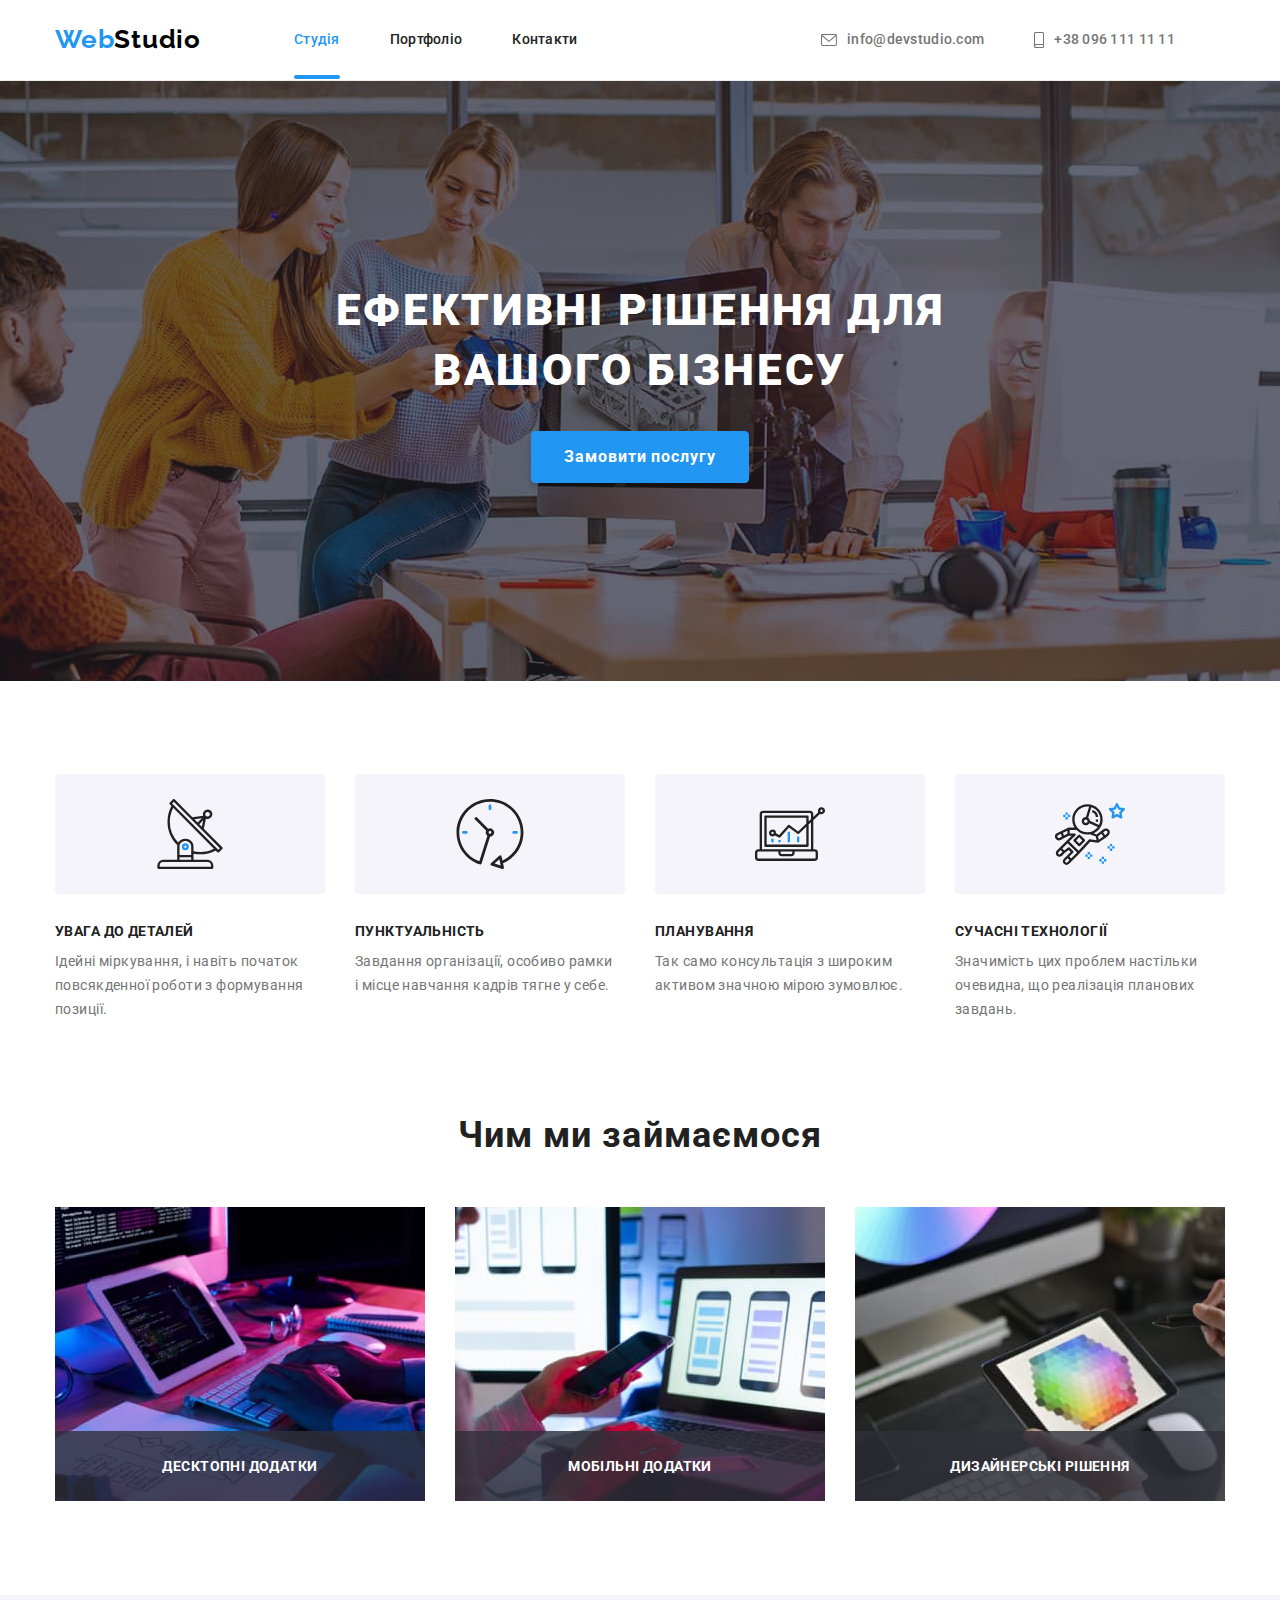
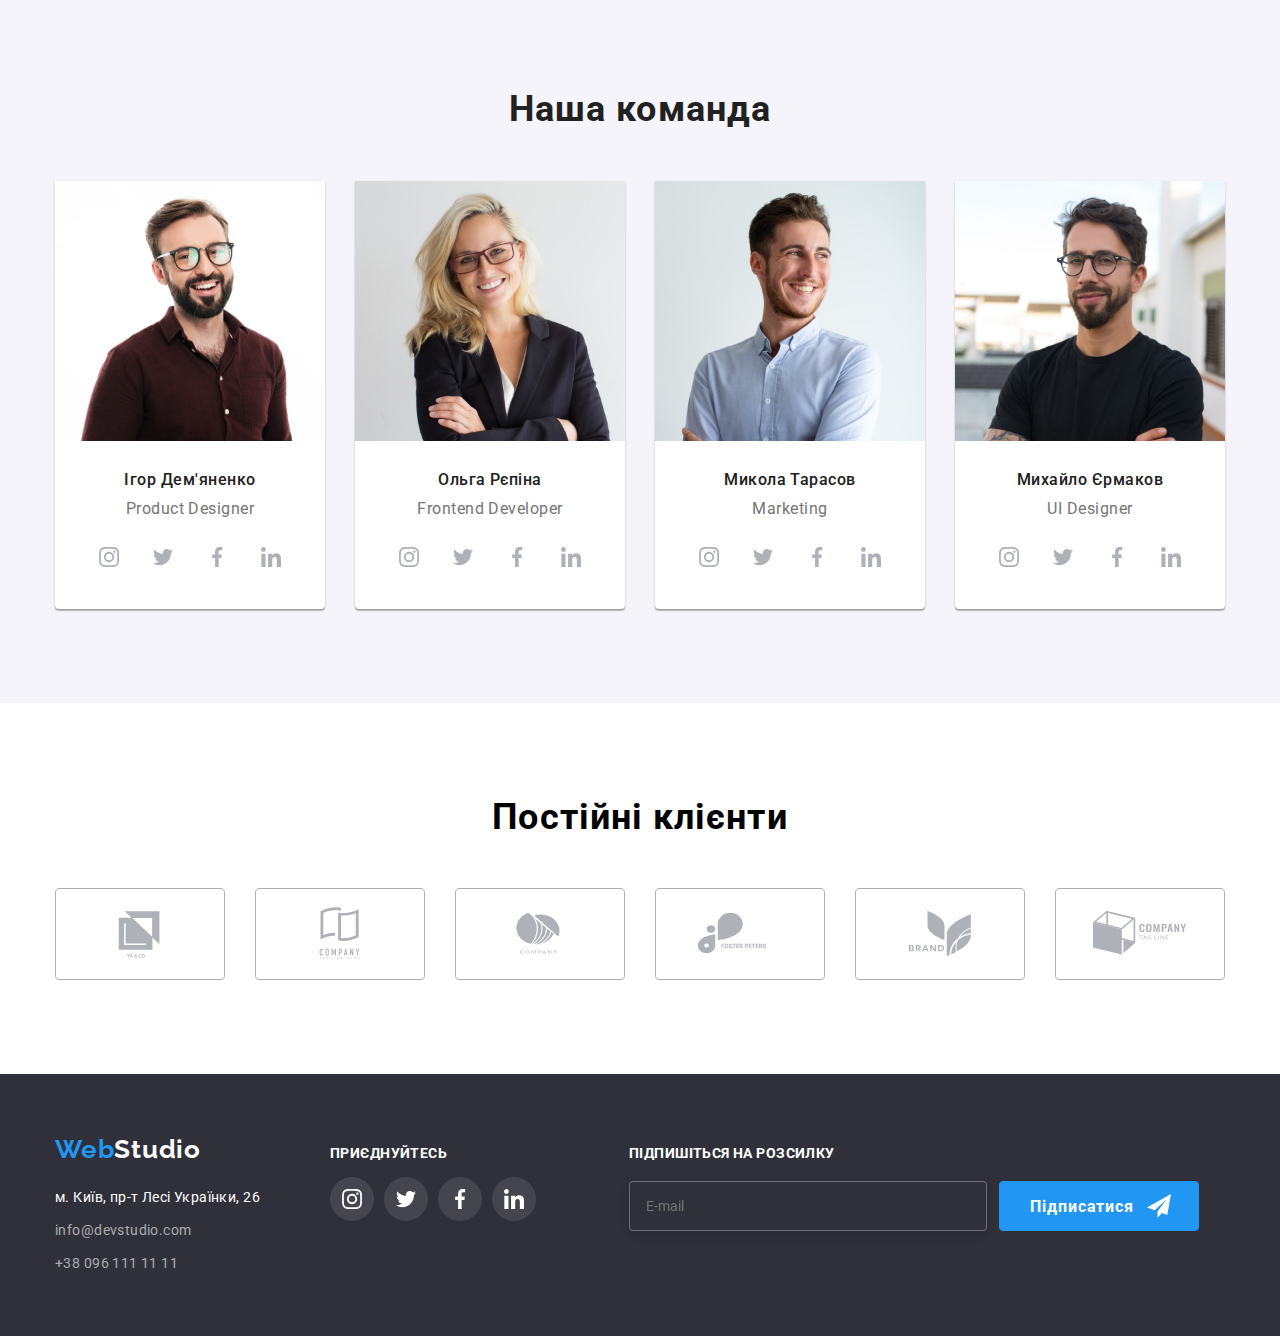
==== index.html @ c927fd45 "1" ====
<!DOCTYPE html>
<html lang="en">
  <head>
    <meta charset="UTF-8" />
    <meta http-equiv="X-UA-Compatible" content="IE=edge" />
    <meta name="viewport" content="width=device-width, initial-scale=1.0" />
    <title>WebStudio</title>
    <link rel="preconnect" href="https://fonts.googleapis.com" />
    <link rel="preconnect" href="https://fonts.gstatic.com" crossorigin />
    <link
      href="https://fonts.googleapis.com/css2?family=Raleway:wght@700&family=Roboto:wght@400;500;700;900&display=swap"
      rel="stylesheet"
    />
    <link
      rel="stylesheet"
      href="https://cdn.jsdelivr.net/npm/modern-normalize@1.1.0/modern-normalize.min.css"
    />
    <link rel="stylesheet" href="./CSS/reset.css" />
    <link rel="stylesheet" href="./css/styles.css" />
  </head>

  <body>
    <header class="header">
      <div class="container main-nav">
        <nav class="header-position">
          <a href="./index.html" class="logo">
            <span class="part-logo">Web</span>Studio</a
          >
          <ul class="nav-list">
            <li>
              <a href="./index.html" class="nav-link link curent">Студія</a>
            </li>
            <li>
              <a href="./portfolio.html" class="nav-link">Портфоліо</a>
            </li>
            <li>
              <a href="/" class="nav-link">Контакти</a>
            </li>
          </ul>
        </nav>
        <ul class="contacts">
          <li>
            <a href="mailto:info@devstudio.com" class="contacts-link">
              <svg class="contacts-icon" width="16" height="12">
                <use href="./images/icons.svg#envelope"></use>
              </svg>
              info@devstudio.com</a
            >
          </li>
          <li>
            <a href="callto:+380961111111" class="contacts-link">
              <svg class="contacts-icon" width="10" height="16">
                <use href="./images/icons.svg#smartphone"></use>
              </svg>
              +38 096 111 11 11</a
            >
          </li>
        </ul>
      </div>
    </header>
    <main>
      <section class="hero">
        <div class="container">
          <h1 class="hero-text">Ефективні рішення для<br />вашого бізнесу</h1>
          <button type="button" class="hero-btn" data-modal-open>
            Замовити послугу
          </button>
        </div>
      </section>

      <section class="benefit">
        <div class="container">
          <h2 class="visually-hidden">Наші переваги</h2>
          <ul class="benefits-list">
            <li class="card">
              <div class="benefit-icons">
                <svg class="card-icon" width="70" height="70">
                  <use href="./images/icons.svg#antenna"></use>
                </svg>
              </div>
              <h3 class="benefit-text">УВАГА ДО ДЕТАЛЕЙ</h3>
              <p class="ben-pref">
                Ідейні міркування, і навіть початок повсякденної роботи з
                формування позиції.
              </p>
            </li>
            <li class="card">
              <div class="benefit-icons">
                <svg class="card-icon" width="70" height="70">
                  <use href="./images/icons.svg#clock"></use>
                </svg>
              </div>
              <h3 class="benefit-text">ПУНКТУАЛЬНІСТЬ</h3>
              <p class="ben-pref">
                Завдання організації, особиво рамки і&nbsp;місце навчання кадрів
                тягне у себе.
              </p>
            </li>
            <li class="card icon-laptop">
              <div class="benefit-icons">
                <svg class="card-icon" width="70" height="70">
                  <use href="./images/icons.svg#diagram"></use>
                </svg>
              </div>
              <h3 class="benefit-text">ПЛАНУВАННЯ</h3>
              <p class="ben-pref">
                Так само консультація з широким активом значною мірою зумовлює.
              </p>
            </li>
            <li class="card">
              <div class="benefit-icons">
                <svg class="card-icon" width="70" height="70">
                  <use href="./images/icons.svg#astronaut"></use>
                </svg>
              </div>
              <h3 class="benefit-text">СУЧАСНІ ТЕХНОЛОГІЇ</h3>
              <p class="ben-pref">
                Значимість цих проблем настільки очевидна, що реалізація
                планових завдань.
              </p>
            </li>
          </ul>
        </div>
      </section>
      <section class="makeing">
        <div class="container">
          <h2 class="makeing-item">Чим ми займаємося</h2>
          <ul class="makeing-list">
            <li>
              <div class="makeing-div">
                <img
                  src="./images/box1.jpg"
                  alt="Руки на клавіатурі"
                  class="we-doing"
                  width="370"
                  height="294"
                />
                <p class="makeing-do">Десктопні додатки</p>
              </div>
            </li>
            <li>
              <div class="makeing-div">
                <img
                  src="./images/box2.jpg"
                  alt="Телефон в руках"
                  class="we-doing"
                  width="370"
                  height="294"
                />
                <p class="makeing-do">Мобільні додатки</p>
              </div>
            </li>
            <li>
              <div class="makeing-div">
                <img
                  src="./images/box3.jpg"
                  alt="Палітра"
                  class="we-doing"
                  width="370"
                  height="294"
                />
                <p class="makeing-do">Дизайнерські рішення</p>
              </div>
            </li>
          </ul>
        </div>
      </section>

      <section class="team">
        <div class="container">
          <h2 class="team-item">Наша команда</h2>
          <ul class="team-list">
            <li class="team-members">
              <img
                src="./images/card1.jpg"
                alt="Ігор Дем'яненко продукт-дизайнер"
                class="team-img"
                width="270"
              />
              <div class="name">
                <h3 class="team-name">Ігор Дем'яненко</h3>
                <p class="team-prof">Product Designer</p>
                <ul class="socials">
                  <li class="social-item">
                    <a
                      class="social-link link"
                      href="https://www.instagram.com/"
                      target="_blank"
                      rel="nofollow noreferrer noopener"
                      aria-label="Instagram"
                    >
                      <svg class="socials-icon" width="20" height="20">
                        <use href="./images/icons.svg#instagram"></use>
                      </svg>
                    </a>
                  </li>

                  <li class="social-item">
                    <a
                      class="social-link link"
                      href="https://www.twitter.com/"
                      target="_blank"
                      rel="nofollow noreferrer noopener"
                      aria-label="Twitter"
                    >
                      <svg class="socials-icon" width="20" height="20">
                        <use href="./images/icons.svg#twitter"></use>
                      </svg>
                    </a>
                  </li>

                  <li class="social-item">
                    <a
                      class="social-link link"
                      href="https://www.facebook.com/"
                      target="_blank"
                      rel="nofollow noreferrer noopener"
                      aria-label="facebook"
                    >
                      <svg class="socials-icon" width="20" height="20">
                        <use href="./images/icons.svg#facebook"></use>
                      </svg>
                    </a>
                  </li>

                  <li class="social-item">
                    <a
                      class="social-link link"
                      href="https://www.linkedin.com/"
                      target="_blank"
                      rel="nofollow noreferrer noopener"
                      aria-label="linkedin"
                    >
                      <svg class="socials-icon" width="20" height="20">
                        <use href="./images/icons.svg#linkedin"></use>
                      </svg>
                    </a>
                  </li>
                </ul>
              </div>
            </li>
            <li class="team-members">
              <img
                src="./images/card2.jpg"
                alt="Ольга Рєпіна-фронтенд"
                class="team-img"
                width="270"
              />

              <div class="name">
                <h3 class="team-name">Ольга Рєпіна</h3>
                <p class="team-prof">Frontend Developer</p>
                <ul class="socials">
                  <li class="social-item">
                    <a
                      class="social-link link"
                      href="https://www.instagram.com/"
                      target="_blank"
                      rel="nofollow noreferrer noopener"
                      aria-label="Instagram"
                    >
                      <svg class="socials-icon" width="20" height="20">
                        <use href="./images/icons.svg#instagram"></use>
                      </svg>
                    </a>
                  </li>

                  <li class="social-item">
                    <a
                      class="social-link link"
                      href="https://www.twitter.com/"
                      target="_blank"
                      rel="nofollow noreferrer noopener"
                      aria-label="Twitter"
                    >
                      <svg class="socials-icon" width="20" height="20">
                        <use href="./images/icons.svg#twitter"></use>
                      </svg>
                    </a>
                  </li>

                  <li class="social-item">
                    <a
                      class="social-link link"
                      href="https://www.facebook.com/"
                      target="_blank"
                      rel="nofollow noreferrer noopener"
                      aria-label="facebook"
                    >
                      <svg class="socials-icon" width="20" height="20">
                        <use href="./images/icons.svg#facebook"></use>
                      </svg>
                    </a>
                  </li>

                  <li class="social-item">
                    <a
                      class="social-link link"
                      href="https://www.linkedin.com/"
                      target="_blank"
                      rel="nofollow noreferrer noopener"
                      aria-label="linkedin"
                    >
                      <svg class="socials-icon" width="20" height="20">
                        <use href="./images/icons.svg#linkedin"></use>
                      </svg>
                    </a>
                  </li>
                </ul>
              </div>
            </li>
            <li class="team-members">
              <img
                src="./images/card3.jpg"
                alt="Микола-Тарасов-маркетинг"
                class="team-img"
                width="270"
              />

              <div class="name">
                <h3 class="team-name">Микола Тарасов</h3>
                <p class="team-prof">Marketing</p>
                <ul class="socials">
                  <li class="social-item">
                    <a
                      class="social-link link"
                      href="https://www.instagram.com/"
                      target="_blank"
                      rel="nofollow noreferrer noopener"
                      aria-label="Instagram"
                    >
                      <svg class="socials-icon" width="20" height="20">
                        <use href="./images/icons.svg#instagram"></use>
                      </svg>
                    </a>
                  </li>

                  <li class="social-item">
                    <a
                      class="social-link link"
                      href="https://www.twitter.com/"
                      target="_blank"
                      rel="nofollow noreferrer noopener"
                      aria-label="Twitter"
                    >
                      <svg class="socials-icon" width="20" height="20">
                        <use href="./images/icons.svg#twitter"></use>
                      </svg>
                    </a>
                  </li>

                  <li class="social-item">
                    <a
                      class="social-link link"
                      href="https://www.facebook.com/"
                      target="_blank"
                      rel="nofollow noreferrer noopener"
                      aria-label="facebook"
                    >
                      <svg class="socials-icon" width="20" height="20">
                        <use href="./images/icons.svg#facebook"></use>
                      </svg>
                    </a>
                  </li>

                  <li class="social-item">
                    <a
                      class="social-link link"
                      href="https://www.linkedin.com/"
                      target="_blank"
                      rel="nofollow noreferrer noopener"
                      aria-label="linkedin"
                    >
                      <svg class="socials-icon" width="20" height="20">
                        <use href="./images/icons.svg#linkedin"></use>
                      </svg>
                    </a>
                  </li>
                </ul>
              </div>
            </li>
            <li class="team-members">
              <img
                src="./images/card4.jpg"
                alt="Михайло-Єрмаков-дизайнер"
                class="team-img"
                width="270"
              />
              <div class="name">
                <h3 class="team-name">Михайло Єрмаков</h3>
                <p class="team-prof">UI Designer</p>
                <ul class="socials">
                  <li class="social-item">
                    <a
                      class="social-link link"
                      href="https://www.instagram.com/"
                      target="_blank"
                      rel="nofollow noreferrer noopener"
                      aria-label="Instagram"
                    >
                      <svg class="socials-icon" width="20" height="20">
                        <use href="./images/icons.svg#instagram"></use>
                      </svg>
                    </a>
                  </li>

                  <li class="social-item">
                    <a
                      class="social-link link"
                      href="https://www.twitter.com/"
                      target="_blank"
                      rel="nofollow noreferrer noopener"
                      aria-label="Twitter"
                    >
                      <svg class="socials-icon" width="20" height="20">
                        <use href="./images/icons.svg#twitter"></use>
                      </svg>
                    </a>
                  </li>

                  <li class="social-item">
                    <a
                      class="social-link link"
                      href="https://www.facebook.com/"
                      target="_blank"
                      rel="nofollow noreferrer noopener"
                      aria-label="facebook"
                    >
                      <svg class="socials-icon" width="20" height="20">
                        <use href="./images/icons.svg#facebook"></use>
                      </svg>
                    </a>
                  </li>

                  <li class="social-item">
                    <a
                      class="social-link link"
                      href="https://www.linkedin.com/"
                      target="_blank"
                      rel="nofollow noreferrer noopener"
                      aria-label="linkedin"
                    >
                      <svg class="socials-icon" width="20" height="20">
                        <use href="./images/icons.svg#linkedin"></use>
                      </svg>
                    </a>
                  </li>
                </ul>
              </div>
            </li>
          </ul>
        </div>
      </section>
      <section>
        <div class="container">
          <h2 class="сustomers">Постійні клієнти</h2>
          <ul class="сustomers-list">
            <li class="сustomers-item">
              <a href="" class="customers-link">
                <svg class="customer-icon" width="106" height="60">
                  <use href="./images/icons.svg#Logo1"></use>
                </svg>
              </a>
            </li>
            <li class="сustomers-item">
              <a href="" class="customers-link">
                <svg class="customer-icon" width="106" height="60">
                  <use href="./images/icons.svg#Logo2" aria-hidden="true"></use>
                </svg>
              </a>
            </li>
            <li class="сustomers-item">
              <a href="" class="customers-link">
                <svg class="customer-icon" width="106" height="60">
                  <use href="./images/icons.svg#Logo3"></use></svg
              ></a>
            </li>
            <li class="сustomers-item">
              <a href="" class="customers-link">
                <svg class="customer-icon" width="106" height="60">
                  <use href="./images/icons.svg#Logo4"></use>
                </svg>
              </a>
            </li>
            <li class="сustomers-item">
              <a href="" class="customers-link">
                <svg class="customer-icon" width="106" height="60">
                  <use href="./images/icons.svg#Logo5"></use>
                </svg>
              </a>
            </li>
            <li class="сustomers-item">
              <a href="" class="customers-link">
                <svg class="customer-icon" width="106" height="60">
                  <use href="./images/icons.svg#Logo6"></use></svg
              ></a>
            </li>
          </ul>
        </div>
      </section>
    </main>
    <footer class="foot">
      <div class="container socials-foot">
        <div>
          <a href="./index.html" class="logo-foot">
            <span class="part-logo">Web</span>Studio
          </a>
          <address class="addres">
            <ul class="addres-list link">
              <li>
                <a
                  class="addres-link link"
                  href="https://goo.gl/maps/Y3u5eophsgtj7Js36"
                  target="_blank"
                  rel="noopener noreferrer nofollov"
                  >м. Київ, пр-т Лесі Українки, 26</a
                >
              </li>
              <li>
                <a class="tel-link link" href="mailto:info@devstudio.com"
                  >info@devstudio.com</a
                >
              </li>
              <li>
                <a class="tel-link link" href="callto:+380961111111"
                  >+38 096 111 11 11</a
                >
              </li>
            </ul>
          </address>
        </div>
        <div class="socials-footer">
          <p class="join-in">приєднуйтесь</p>
          <ul class="socials">
            <li class="social-item">
              <a
                class="social-link link icon-black"
                href="https://www.instagram.com/"
                target="_blank"
                rel="nofollow noreferrer noopener"
                aria-label="Instagram"
              >
                <svg class="socials-icon" width="20" height="20">
                  <use href="./images/icons.svg#instagram"></use>
                </svg>
              </a>
            </li>

            <li class="social-item">
              <a
                class="social-link link icon-black"
                href="https://www.twitter.com/"
                target="_blank"
                rel="nofollow noreferrer noopener"
                aria-label="Twitter"
              >
                <svg class="socials-icon" width="20" height="20">
                  <use href="./images/icons.svg#twitter"></use>
                </svg>
              </a>
            </li>

            <li class="social-item">
              <a
                class="social-link link icon-black"
                href="https://www.facebook.com/"
                target="_blank"
                rel="nofollow noreferrer noopener"
                aria-label="facebook"
              >
                <svg class="socials-icon" width="20" height="20">
                  <use href="./images/icons.svg#facebook"></use>
                </svg>
              </a>
            </li>

            <li class="social-item">
              <a
                class="social-link link icon-black"
                href="https://www.linkedin.com/"
                target="_blank"
                rel="nofollow noreferrer noopener"
                aria-label="linkedin"
              >
                <svg class="socials-icon" width="20" height="20">
                  <use href="./images/icons.svg#linkedin"></use>
                </svg>
              </a>
            </li>
          </ul>
        </div>
        <form class="subscribe-form">
          <div class="subscribe">
            <label for="email"> Підпишіться на розсилку </label>
            <input type="email" name="mail" id="email" placeholder="E-mail" />
          </div>
          <div class="form-send">
            <button type="button" class="subscribe-btn">Підписатися</button>
            <svg class="icon-send" width="24" height="24">
              <use href="./images/icons.svg#icon-send"></use>
            </svg>
          </div>
        </form>
      </div>
    </footer>
    <!-- modal -->
    <div class="backdrop is-hidden" data-modal>
      <div class="modal">
        <button type="button" class="button-close" data-modal-close>
          <svg class="button-X" width="11" height="11">
            <use href="./images/icons.svg#X"></use>
          </svg>
        </button>

        <form class="form">
          <p class="modal-text">Залиште свої дані, ми вам передзвонимо</p>
          <div class="form-field">
            <label class="form-field-lable" for="name">Ім'я</label>
            <input class="form-field-input" type="text" name="name" id="name" />
            <div class="form-svg">
              <svg class="form-icon" width="18" height="18">
                <use href="./images/icons.svg#person"></use>
              </svg>
            </div>
          </div>
          <div class="form-field">
            <label class="form-field-lable" for="tel"> Телефон </label>
            <input class="form-field-input" type="tel" name="phone" id="tel" />
            <div class="form-svg">
              <svg class="form-icon" width="18" height="18">
                <use href="./images/icons.svg#phone-black"></use>
              </svg>
            </div>
          </div>
          <div class="form-field">
            <label class="form-field-lable" for="mail"> Пошта </label>
            <input
              class="form-field-input"
              type="email"
              name="e-mail"
              id="mail"
            />
            <div class="form-svg">
              <svg class="form-icon" width="18" height="18">
                <use href="./images/icons.svg#email-black"></use>
              </svg>
            </div>
          </div>
          <div class="form-field">
            <label for="feedback"> Коментар</label>
            <textarea
              name="feedback"
              rows="7"
              id="feedback"
              placeholder="Введіть текст"
            ></textarea>
          </div>
          <div class="check-point">
            <label class="checkbox-lable">
              <input
                class="checkbox"
                type="checkbox"
                name="topic"
                value="conditions"
              />
              <svg class="checkbox-icon" width="16" height="15">
                <use class="check" href="./images/icons.svg#check"></use>
                <use class="uncheck" href="./images/icons.svg#uncheck"></use>
              </svg>
              <!-- <span class="checkbox-icon"></span> -->
              Погоджуюся з розсилкою та приймаю&ensp;
              <a
                class="check-link"
                href=""
                target="_blank"
                rel="nofollow noreferrer noopener"
                aria-label="Умови договору"
                >Умови договору
              </a>
            </label>
          </div>
          <button class="submint" data-modal-close>Відправити</button>
        </form>
      </div>
    </div>
    <script src="./js/modal.js"></script>
  </body>
</html>
---- css/styles.css ----
:root {
  --main-color-text: #212121;
  --color-text: #757575;
  --cursor: #2196f3;
  --main-background-color: #fff;
  --background-hero-footer: #2f303a;
  --background-card: #f5f5f5;
  --baskground-team: #f5f4fa;
  --logo-part-color: #000000;
  --text-decoration: rgba(255, 255, 255, 0.6);
  --animation: transition: transform 250ms cubic-bezier(0.4, 0, 0.2, 1);
}
/* Body */

body {
  margin: 0;
  color: var(--main-color);
  background-color: var(--main-background-color);
  font-family: "Roboto";
  font-weight: 400;
  font-size: 14px;
  line-height: 1.7;
}
.body,
h1,
h2,
h3,
h4,
li,
ul,
p {
  padding: 0;
  margin: 0;
}
img {
  display: block;
}

.container {
  padding-left: 15px;
  padding-right: 15px;
  margin-left: auto;
  margin-right: auto;
  width: 1200px;
}
section {
  padding-top: 94px;
  padding-bottom: 94px;
}
/* header */

.logo,
.logo-foot {
  font-family: "Raleway", sans-serif;
  font-weight: 700;
  font-size: 26px;
  line-height: 1.2;
  letter-spacing: 0.03em;
  color: var(--logo-part-color);
}
.logo {
  /* padding-top: 32px;
  padding-bottom: 32px; */
  font-size: 26px;
  font-weight: 700;
  line-height: 1.2;
  letter-spacing: 0.03em;
  text-decoration: none;
}

.part-logo {
  color: var(--cursor);
}

.logo-foot {
  color: var(--main-background-color);
}

.nav-list {
  margin-left: 93px;
  display: flex;
  color: var(--main-color-text);
  font-weight: 500;
  font-size: 14px;
  line-height: 1.14;
  letter-spacing: 0.02em;
  text-decoration: none;
  list-style: none;
}
.nav-link {
  position: relative;
  padding-top: 32px;
  padding-bottom: 32px;
  color: var(--main-color-text);
  font-weight: 500;
  font-size: 14px;
  line-height: 1.14;
  letter-spacing: 0.02em;
  text-decoration: none;

  transition: color 250ms cubic-bezier(0.4, 0, 0.2, 1);
}
.nav-link:focus-within{
color: var(--cursor);
}
.nav-link:hover
{
  color: var(--cursor);

}
.curent{
  color: var(--cursor);
} 
.curent::after {
  color: var(--cursor);
  content: "";
  position: absolute;
  display: block;
  left: 0;
  bottom: 0;
  width: 100%;
  height: 4px;
  border-radius: 2px;
  background-color: var(--cursor);
 
}

.nav-list {
  flex-wrap: wrap;
  /* justify-content: flex-start; */
  gap: 50px;
}
.contacts {
  display: flex;
  margin-left: auto;
align-items: center;
  color: var(--color-text);
  text-decoration: none;
  list-style: none;
}

.contacts-link {
 
  display: flex;
  margin-right: 50px;
  padding-top: 32px;
  padding-bottom: 32px;
  color: var(--color-text);
  font-weight: 500;
  font-size: 14px;
  line-height: 1.14;
  letter-spacing: 0.02em;
  text-decoration: none;
  list-style: none;
  align-items: center;
transition: color 250ms cubic-bezier(0.4, 0, 0.2, 1);
  
}
.link {
  color: var(--cursor);
}

.contacts-link:hover,
.contacts-link:focus {
  color: var(--cursor);
  background-color: inherit;
  
}

.main-nav {
  display: flex;
  align-items: center;
}
.header-position {
  display: flex;
  align-items: center;
}
.header {
  border-bottom: 1px solid #ececec;
}

.contacts-icon {
  fill: var(--color-text);
  margin-right: 10px;
  align-items: center;
}
.contacts-link:hover .contacts-icon,
.contacts-link:focus .contacts-icon {
  fill: var(--cursor);
 transition: color 250ms cubic-bezier(0.4, 0, 0.2, 1);
}

/*  Hero */

.hero {
  background-color: var(--background-hero-footer);
  text-align: center;
  padding-top: 200px;
  padding-bottom: 200px;

  max-width: 1600px;
  height: 600px;
  margin-left: auto;
  margin-right: auto;
  background-image: linear-gradient(
      to right,
      rgba(47, 48, 58, 0.4),
      rgba(47, 48, 58, 0.4)
    ),
    url(../images/Img-\ hero.jpg);
  background-repeat: no-repeat;
  background-size: cover;
  background-position: center;
}

.hero-text {
  margin-bottom: 30px;
  text-align: center;
  color: var(--main-background-color);
  font-weight: 900;
  font-size: 44px;
  line-height: 1.36;
  letter-spacing: 0.06em;
  text-transform: uppercase;
}
.hero-btn {
  padding: 10px 32px;
  color: var(--main-background-color);
  border: 1px solid var(--cursor);
  background-color: var(--cursor);
  box-shadow: 0px 4px 4px rgba(0, 0, 0, 0.15);
  border-radius: 4px;
  cursor: pointer;
  font-weight: 700;
  font-size: 16px;
  line-height: 1.9;
  letter-spacing: 0.06em;
  transition: color 250ms cubic-bezier(0.4, 0, 0.2, 1);
}

.hero-btn:hover .hero-btn:focus {
  background: #168ff0;
  box-shadow: 0px 4px 4px rgba(0, 0, 0, 0.15);
  
}
.visually-hidden {
  width: 1px;
  height: 1px;
  margin: -1px;
  border: 0;
  padding: 0;
  white-space: nowrap;
  clip-path: inset(100%);
  clip: rect(0 0 0 0);
  overflow: hidden;
}

.benefit-text {
  margin-bottom: 10px;
  color: var(--main-color-text);
  font-weight: 700;
  font-size: 14px;
  line-height: 1.14;
  letter-spacing: 0.03em;
  text-transform: uppercase;
}
.benefits-list,
.makeing-list,
.team-list,
.project,
.button-item,
.сustomers-item,
.social-item {
  list-style: none;
}
.benefits-list {
  display: flex;
  font-family: "Roboto";
  justify-content: space-between;
}
.ben-pref {
  font-weight: 400;
  font-size: 14px;
  line-height: 1.7;
  letter-spacing: 0.03em;
  color: var(--color-text);
}
.benefit {
  padding-bottom: 0;
}
.card {
  width: 270px;
}

.makeing-item {
  margin-bottom: 50px;
  color: var(--main-color-text);
  font-size: 36px;
  line-height: 1.16;
  letter-spacing: 0.03em;
  text-align: center;
}

.makeing-list {
  display: flex;
  justify-content: space-between;
}
.makeing-do {
  bottom: 0;
  width: 370px;
  position: absolute;
  padding-top: 27px;
  padding-bottom: 27px;
  background-color: rgba(47, 48, 58, 0.8);
  color: var(--main-background-color);
  font-weight: 700;
  font-size: 14px;
  line-height: 16px;
  text-align: center;
  letter-spacing: 0.03em;
  text-transform: uppercase;
  text-decoration: none;
  align-items: center;
}
.makeing-div {
  display: flex;
  position: relative;
  align-items: center;
}
.benefit-icons {
  display: flex;
  margin-bottom: 30px;
  height: 120px;
  justify-content: center;
  align-items: center;
  background-color: #f5f4fa;
  border-radius: 4px;
}

.team {
  background: var(--baskground-team);
}
.team-members {
  display: inline-block;
  background: var(--main-background-color);
  box-shadow: 0px 1px 3px rgba(0, 0, 0, 0.12), 0px 1px 1px rgba(0, 0, 0, 0.14),
    0px 2px 1px rgba(0, 0, 0, 0.2);
  border-radius: 0px 0px 4px 4px;
}
.team-list {
  display: flex;
  justify-content: space-between;
}

.team-item {
  margin-bottom: 50px;
  color: var(--main-color-text);
  font-size: 36px;
  line-height: 1.16;
  letter-spacing: 0.03em;
  text-align: center;
}

.team-name {
  margin-bottom: 10px;
  text-align: center;
  color: var(--main-color-text);
  font-weight: 500;
  font-size: 16px;
  line-height: 1.18;
  letter-spacing: 0.03em;
}

.team-prof {
  text-align: center;
  color: var(--color-text);
  font-weight: 400;
  font-size: 16px;
  line-height: 1.18;
  letter-spacing: 0.03em;
}

.name {
  padding-top: 30px;
  padding-bottom: 30px;
}
.socials {
  margin-top: 16px;
  display: flex;
  justify-content: center;
  gap: 10px;
 
}
.social-list {
  display: flex;
  justify-content: center;
  text-decoration: none;
}
.social-item {
}
.social-link {
  display: flex;
  width: 44px;
  height: 44px;
  align-items: center;
  justify-content: center;
  color: #afb1b8;
  background-color: var(--main-background-color);
  border-radius: 50%;
  fill: currentColor;
  transition: background-color 250ms cubic-bezier(0.4, 0, 0.2, 1),
   color 250ms cubic-bezier(0.4, 0, 0.2, 1);
  
}
.social-link:hover {
  color: var(--main-background-color);
  background-color: var(--cursor);

}
.social-link:focus {
  border-radius: 50%;
  color: var(--main-background-color);
  background-color: var(--cursor);
  
}

.project-list {
  border: 1px solid #eeeeee;
  
}
.сustomers {
  padding-bottom: 50px;
  font-size: 36px;
  line-height: 1.16;
  text-align: center;
  letter-spacing: 0.03em;
}
.сustomers-list {
  display: flex;
  justify-content: space-between;
  text-decoration: none;
}
.сustomers-item {
  display: block;
  width: 170px;
  height: 92px;
}

.customers-link {
  display: flex;
  justify-content: center;
  align-items: center;
  width: 170px;
  height: 92px;
  border: 1px solid #afb1b8;
  border-radius: 4px;
  color: #afb1b8;
  transition: transform 250ms cubic-bezier(0.4, 0, 0.2, 1), border 250ms cubic-bezier(0.4, 0, 0.2, 1),
  color 250ms cubic-bezier(0.4, 0, 0.2, 1);
}
.customer-icon {
  fill: currentColor;
 
}
.customers-link:hover,
.customers-link:focus {
  color: var(--cursor);
  border-color: var(--cursor);
  background-color: inherit;
  
}
/* footer */
.foot {
  display: block;
  padding-top: 60px;
  padding-bottom: 60px;
  background-color: var(--background-hero-footer);
}

.logo-foot {
  margin-bottom: 20px;
  font-weight: 700;
  font-size: 26px;
  line-height: 1.19;
  letter-spacing: 0.03em;
  text-decoration: none;
}

.addres-link {
  color: var(--main-background-color);
  font-family: "Roboto";
  font-style: normal;
  font-weight: 400;
  font-size: 14px;
  line-height: 1.7;
  letter-spacing: 0.03em;
  text-decoration: none;
}
.addres-list {
  list-style: none;
}

.addres {
  margin-top: 20px;
}
.addres-list li:not(:last-child) {
  margin-bottom: 9px;
}

.tel-link {
  font-style: normal;
  font-weight: 400;
  font-size: 14px;
  line-height: 1.7;
  color: var(--text-decoration);
  letter-spacing: 0.03em;
  text-decoration: none;
}
.socials-foot {
  display: flex;
  align-items: baseline;
 }
.socials-footer {
  margin-left: 70px;
}
.icon-black {
  fill: var(--main-background-color);
  background-color: rgba(255, 255, 255, 0.1);
  transition: background-color 250ms cubic-bezier(0.4, 0, 0.2, 1), fill 250ms cubic-bezier(0.4, 0, 0.2, 1);
}
.join-in {
  font-weight: 700;
  font-size: 14px;
  line-height: 16px;
  letter-spacing: 0.03em;
  text-transform: uppercase;
  color: var(--main-background-color);
}

/* Portfolio */

.portfolio-btn {
  padding: 6px 22px;
  color: var(--main-color-text);
  background-color: var(--baskground-team);
  border-color: 1px solid var(--baskground-team);
  border: 1px solid var(--baskground-team);
  border-radius: 4px;
  font-weight: 500;
  font-size: 16px;
  line-height: 1.62;
  cursor: pointer;
  letter-spacing: 0.03em;
  transition:  background-color 250ms cubic-bezier(0.4, 0, 0.2, 1), border 250ms cubic-bezier(0.4, 0, 0.2, 1),
  color 250ms cubic-bezier(0.4, 0, 0.2, 1);
}
.button-item {
  display: flex;
  justify-content: center;
  font-weight: 400;
  font-size: 14px;
  line-height: 1.71;
  margin-bottom: 50px;
}

.portfolio-btn:hover,
.portfolio-btn:focus {
  color: var(--main-background-color);
  background-color: var(--cursor);
  box-shadow: 0px 3px 1px rgba(0, 0, 0, 0.1), 0px 1px 2px rgba(0, 0, 0, 0.08),
    0px 2px 2px rgba(0, 0, 0, 0.12);
  border-radius: 4px;
  border-color: var(--cursor);
 

}


.filter:not(:last-child) {
  margin-right: 8px;
}
.project {
  display: flex;
  flex-wrap: wrap;
  gap: 30px;
}
.project li:hover,
.project li:focus {
  box-shadow: 0px 1px 1px rgba(0, 0, 0, 0.12), 0px 4px 4px rgba(0, 0, 0, 0.06),
    1px 4px 6px rgba(0, 0, 0, 0.16);
    }

.card-desk {
  padding: 20px 24px;
  border-bottom: 1px solid #f1f0ee;
  border-right: 1px solid #f1f0ee;
  border-left: 1px solid #f1f0ee;
}
.project-name {
  background-color: var(--main-background-color);
  color: var(--main-color-text);
  font-size: 18px;
  line-height: 2;
  letter-spacing: 0.06em;
}

.project-denotation {
  color: var(--color-text);
  font-size: 16px;
  line-height: 1.87;
  letter-spacing: 0.03em;
}

.backdrop {
  position: fixed;
  top: 0;
  left: 0;
  width: 100%;
  height: 100%;
  background-color: rgba(0, 0, 0, 0.2);
   opacity: 1;
   visibility: visible;
   transition: opacity 250ms, visibility 250ms cubic-bezier(0.4, 0, 0.2, 1);
  transform:   scale(1.0);
}
.backdrop.is-hidden {
  opacity: 0;
  visibility: hidden;
  pointer-events:none;
  
}
/* portfolio animation */
.overlay{
 visibility:hidden;
 opacity: 0;
   position: absolute;
  top: 0;
  left: 0;
   background-color: rgba(33, 150, 243, 0.9);
   color: var(--main-background-color);
   width: 100%;
   height: 100%;
   display: flex;
   align-items: center;
   transform: translateY(101%);
   transition: transform 250ms cubic-bezier(0.4, 0, 0.2, 1), visibility 250ms cubic-bezier(0.4, 0, 0.2, 1),
   opacity 250ms cubic-bezier(0.4, 0, 0.2, 1);
    }

.project-item:hover .overlay{
  transform: translateY(0);
  visibility: visible;
  opacity: 1;

}
.modal {
   visibility: visible;
  position: absolute;
  top: 50%;
  left: 50%;
  transform: translate(-50%, -50%);
  min-width: 528px;
  min-height: 581px;
  background-color: var(--main-background-color);
  box-shadow: 0px 1px 3px rgba(0, 0, 0, 0.12), 0px 1px 1px rgba(0, 0, 0, 0.14),
    0px 2px 1px rgba(0, 0, 0, 0.2);
  border-radius: 4px;
     transition: transform 250ms cubic-bezier(0.4, 0, 0.2, 1), visibility 250ms cubic-bezier(0.4, 0, 0.2, 1);
  }
.backdrop.is-hidden .modal
{visibility: hidden;
  opacity: 1;
  transform: translate(30%) scale(70%);
  
}
.button-close {
  position: absolute;
  display: flex;
  justify-content: center;
  border-color: var(--main-background-color);
  border: 1px solid rgba(0, 0, 0, 0.1);
  width: 30px;
  height: 30px;
  border-radius: 50%;
  background-color: var(--main-background-color);
  border: 1px solid rgba(0, 0, 0, 0.1);
  right: 8px;
  top: 8px;
  align-items: center;
  cursor: pointer;
}
.button-X {
  background-color: var(--main-background-color);
  align-items: center;
  text-transform: none;

}
.button-close:hover .button-X{
  fill: var(--cursor);
}
.submint {
  display: block;
 margin-top: 30px;
 margin: 0 auto;
 align-items: center;
  background-color: var(--cursor);
  color: var(--main-background-color);
  border-radius: 4px;
  border-color: 1px solid var(--cursor);
  padding: 10px 52px;
  font-weight: 700;
  font-size: 16px;
  line-height: calc(30/16);
  letter-spacing: 0.06em;
    transition: transform 250ms cubic-bezier(0.4, 0, 0.2, 1), color 250ms cubic-bezier(0.4, 0, 0.2, 1),
background-color 250ms cubic-bezier(0.4, 0, 0.2, 1), box-shadow 250ms cubic-bezier(0.4, 0, 0.2, 1)}

.submint:hover,
.submint:focus {
  background-color: 1px solid #188ce8;
  box-shadow: 0px 4px 4px rgba(0, 0, 0, 0.15);
  border-radius: 4px;
  cursor: pointer;
 
}
.pikchers {
  text-decoration: none;
  }
.pikchers-pic {
  position: relative;
  overflow: hidden;
  
}
.text-hover {
  font-weight: 400;
  font-size: 18px;
  padding: 63px 24px;
  line-height: 1.55;
  letter-spacing: 0.03em;
  
}
.form-field-input:hover,
.form-field-input:focus{
  border-color: var(--cursor);
  outline: var(--cursor);
  fill: var(--cursor);
}
.modal-text {
margin-bottom: 12px;
  font-weight: 700;
  font-size: 20px;
line-height: 23px;
text-align: center;
letter-spacing: 0.03em;
color: var(--main-color-text);
}
.subscribe-form{
 display:flex;
 margin-left: 93px;
  align-items:flex-end;
  width: 570px;
  height: 86px;}

.check-point {
  display: inline-block;
  margin-bottom: 30px;
 }
  .subscribe{ 
  justify-content: center;
  display: flex;
  flex-direction: column;}

 .subscribe-form input{
 width: 358px;
height: 50px;
padding: 15px 16px;
color: rgba(255, 255, 255, 0.6);
background-color: var(--background-hero-footer);
border: 1px solid rgba(255, 255, 255, 0.3);
filter: drop-shadow(0px 4px 4px rgba(0, 0, 0, 0.15));
border-radius: 4px;
 }
 .subscribe-form label
{
color: var(--main-background-color);
font-weight: 700;
font-size: 14px;
line-height: 16px;
letter-spacing: 0.03em;
text-transform: uppercase;
color: var(--main-background-color);
margin-bottom: 20px;
}
.subscribe-btn{
margin-left: 12px;
padding-right: 62px;
padding-left: 28px;
padding-top: 10px;
padding-bottom: 10px;
font-weight: 700;
font-size: 16px;
line-height: calc(30/16);
letter-spacing: 0.06em;
  color: var(--main-background-color);
width: 200px;
height: 50px;
background-color: var(--cursor);
border-radius: 4px;
border: 1px solid var(--cursor);
cursor: pointer;
transition: color 250ms cubic-bezier(0.4, 0, 0.2, 1), background-color 250ms cubic-bezier(0.4, 0, 0.2, 1), border 250ms cubic-bezier(0.4, 0, 0.2, 1)
}

.subscribe-btn:hover,
.subscribe-btn:focus
{
  box-shadow: 0px 4px 4px  rgba(0, 0, 0, 0.15);
  
  }
.form-send {
position: relative;
}
.icon-send{
  position: absolute;
  top: 13px;
  right: 28px;
  fill: var(--main-background-color);
  

}

.form{
  padding: 40px;
 }
.form-field {
  
  justify-content: center;
  display: flex;
  flex-direction: column;
  margin-bottom: 10px;
  color: var(--color-text);
  
}
.form-field label {
  font-weight: 400;
font-size: 12px;
line-height: calc(14/12);
letter-spacing: 0.01em;
color: #757575;
}


.form-field input {
  color: var(--color-text);
  padding-left: 42px;
  padding-top:  11px;
  padding-bottom: 11px;
  border: 1px solid rgba(33, 33, 33, 0.2);
border-radius: 4px;
cursor: pointer;
 transition: transform 250ms cubic-bezier(0.4, 0, 0.2, 1) , border 250ms cubic-bezier(0.4, 0, 0.2, 1)
}

.form-field textarea {
  outline: var(--cursor);
  height: 120px;
   resize:none;
   padding: 11px 12px;
  border: 1px solid rgba(33, 33, 33, 0.2);
font-family: 'Roboto';
font-style: normal;
border-radius: 4px;
font-weight: 400;
font-size: 12px;
line-height: calc(14/12);
letter-spacing: 0.01em;
color: var(--color-text); 
cursor: pointer;
transition: transform 250ms cubic-bezier(0.4, 0, 0.2, 1) , border 250ms cubic-bezier(0.4, 0, 0.2, 1)
}
.form-field label {
  margin-bottom: 4px;
  }
.form-field input:hover 
{
  border-color:var(--cursor) ;
    fill: var(--cursor);
}
 
.form-field input:focus
{
 border-color:var(--cursor) ;
    fill: var(--cursor);
}




.form-field textarea:hover,
.form-field textarea:focus
{
  border-color:var(--cursor) ;
}
.form-svg{
  position: relative;
}
.form-icon {
  position: absolute;
  bottom: 11px;
  left: 12px;
  fill: var(--main-color-text);
  transition: transform 250ms cubic-bezier(0.4, 0, 0.2, 1) , fill 250ms cubic-bezier(0.4, 0, 0.2, 1)

}

.form-field:hover .form-icon{
  fill: var(--cursor);
}
.form-field:focus-within .form-icon{
  fill: var(--cursor);
  border-color: var(--cursor);
}
.form-field-input{
  height: 40px;
}

.checkbox{
  -webkit-appearance: none;
  -moz-appearance: none;
  appearance: none;
  position: absolute;
  
}
.checkbox-icon{
  margin-right: 7px;
  display: inline-block;
  width: 16px;
  height: 15px;
  border-radius:2px;
       }

.checkbox-icon .uncheck{
  opacity: 1;

}
.checkbox:checked + .checkbox-icon .uncheck{
opacity: 0;
}
.checkbox-icon .check{
opacity: 0;
transition: color 250ms cubic-bezier(0.4, 0, 0.2, 1);
}
.checkbox:checked + .checkbox-icon .check{
opacity: 1;
}

.checkbox-lable {
  display: inline-flex;
  align-items: center;
    padding-left: 12px;
  color: var(--color-text);
  transition: transform 250ms cubic-bezier(0.4, 0, 0.2, 1);
}
.checkbox-lable::placeholder {
  border-color: var(--cursor);
  fill: var(--cursor);
}

.check-link{

font-weight: 400;
font-size: 14px;
line-height: calc(24/14);
letter-spacing: 0.03em;
color: var(--cursor);

}
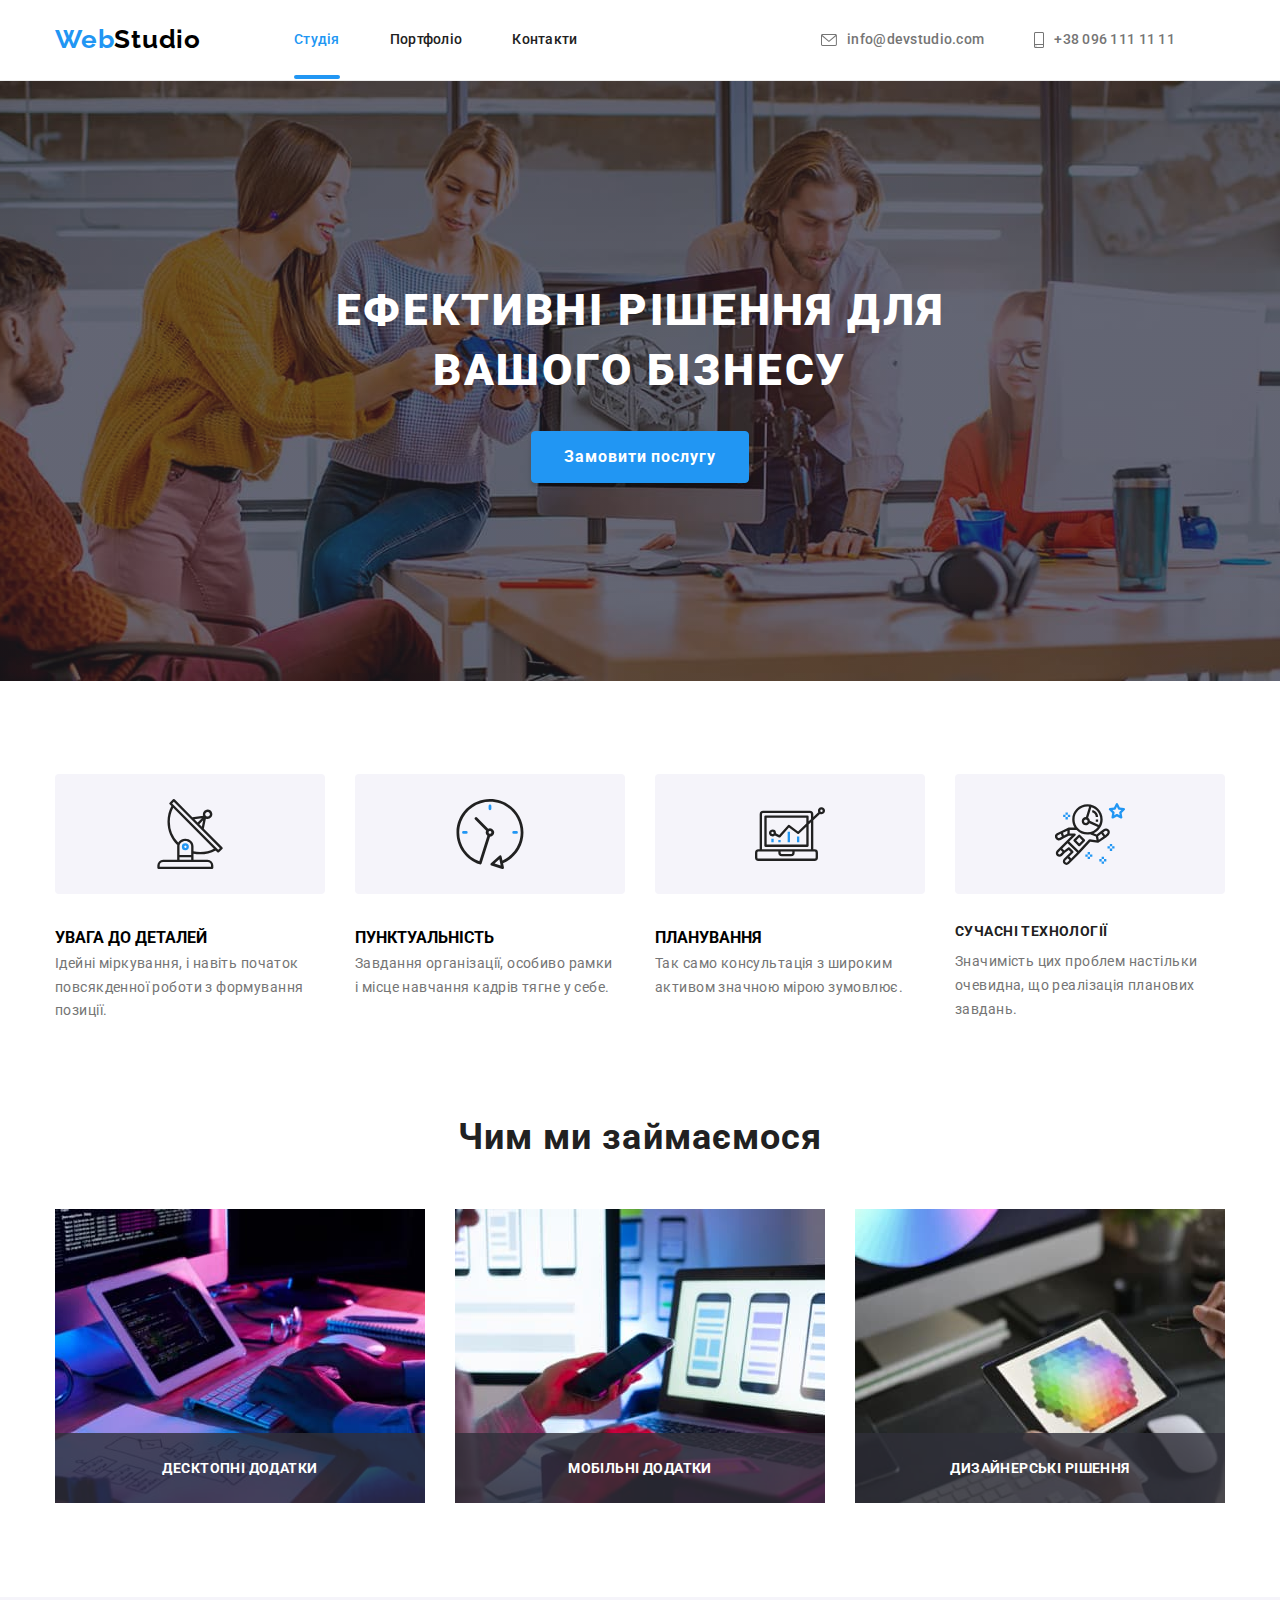
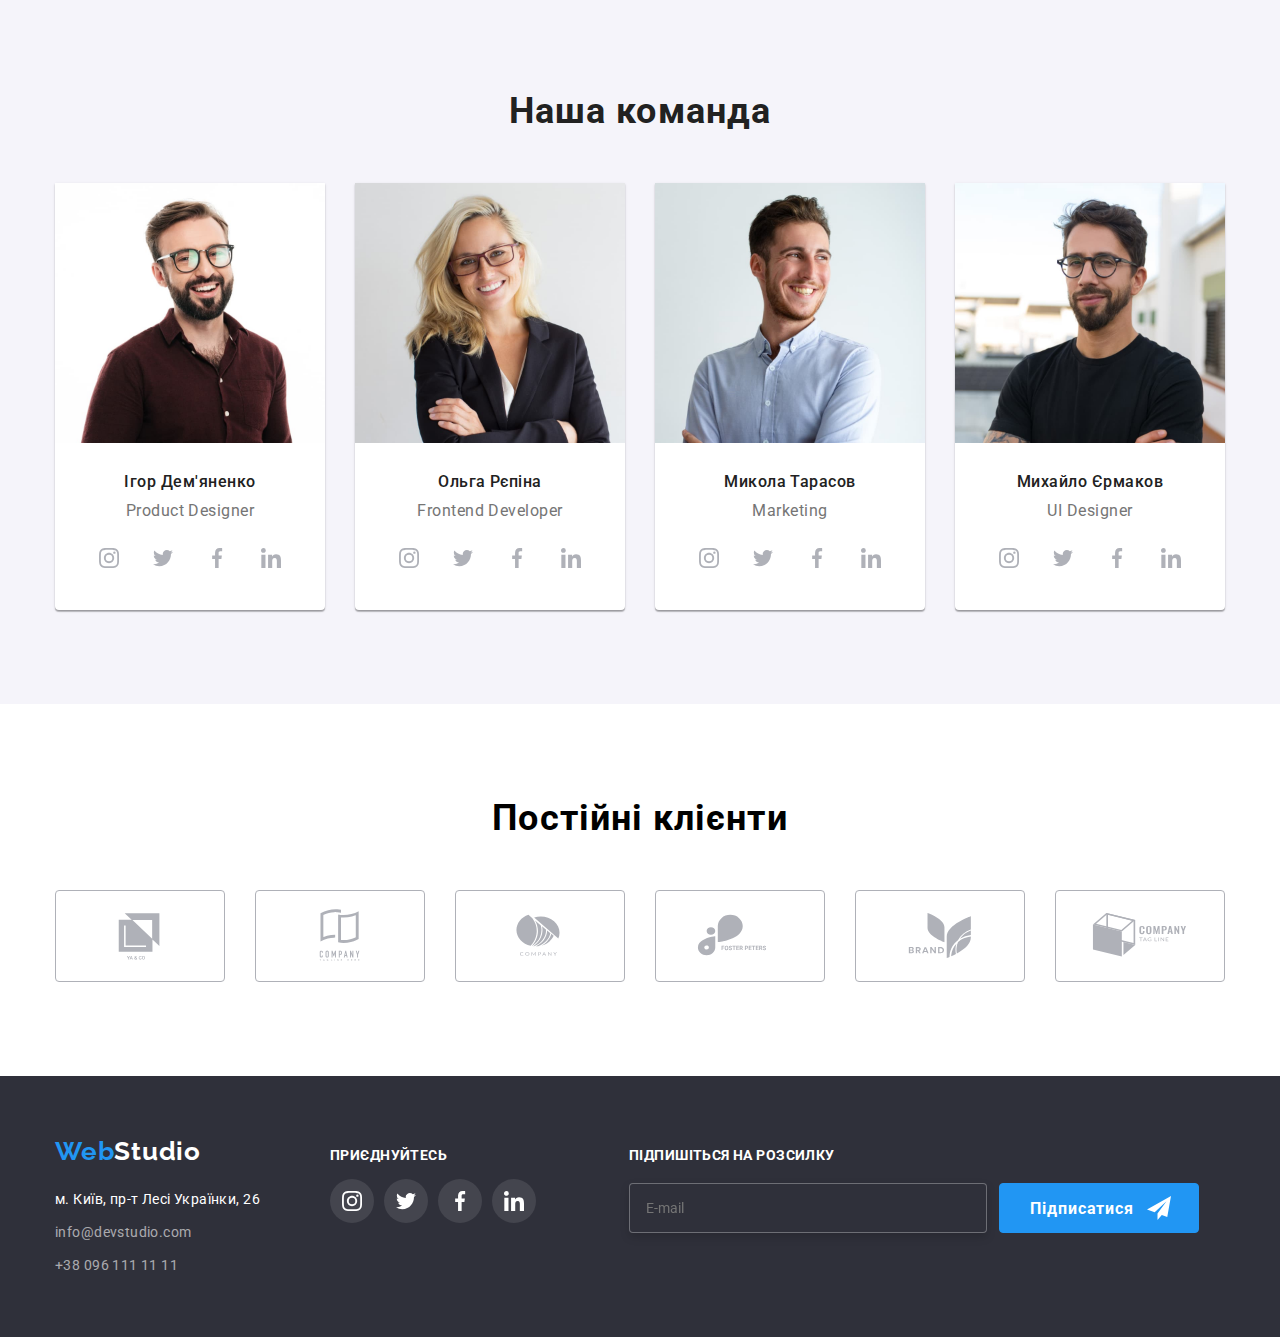
==== commit b634a2da: "2" ====
--- a/index.html
+++ b/index.html
@@ -16,40 +16,43 @@
       href="https://cdn.jsdelivr.net/npm/modern-normalize@1.1.0/modern-normalize.min.css"
     />
     <link rel="stylesheet" href="./CSS/reset.css" />
-    <link rel="stylesheet" href="./css/styles.css" />
+    <link rel="stylesheet" href="./css/main.min.css" />
+    <!-- <link rel="stylesheet" href="./css/styles.css" /> -->
   </head>
 
   <body>
     <header class="header">
-      <div class="container main-nav">
-        <nav class="header-position">
-          <a href="./index.html" class="logo">
-            <span class="part-logo">Web</span>Studio</a
+      <div class="container main__nav">
+        <nav class="nav">
+          <a href="./index.html" class="nav__logo">
+            <span class="nav__logo--part">Web</span>Studio</a
           >
-          <ul class="nav-list">
+          <ul class="nav__list">
             <li>
-              <a href="./index.html" class="nav-link link curent">Студія</a>
+              <a href="./index.html" class="nav__link nav__link--curent"
+                >Студія</a
+              >
             </li>
             <li>
-              <a href="./portfolio.html" class="nav-link">Портфоліо</a>
+              <a href="./portfolio.html" class="nav__link">Портфоліо</a>
             </li>
             <li>
-              <a href="/" class="nav-link">Контакти</a>
+              <a href="/" class="nav__link">Контакти</a>
             </li>
           </ul>
         </nav>
         <ul class="contacts">
           <li>
-            <a href="mailto:info@devstudio.com" class="contacts-link">
-              <svg class="contacts-icon" width="16" height="12">
+            <a href="mailto:info@devstudio.com" class="contacts__link">
+              <svg class="contacts__icon" width="16" height="12">
                 <use href="./images/icons.svg#envelope"></use>
               </svg>
               info@devstudio.com</a
             >
           </li>
           <li>
-            <a href="callto:+380961111111" class="contacts-link">
-              <svg class="contacts-icon" width="10" height="16">
+            <a href="callto:+380961111111" class="contacts__link">
+              <svg class="contacts__icon" width="10" height="16">
                 <use href="./images/icons.svg#smartphone"></use>
               </svg>
               +38 096 111 11 11</a
@@ -59,62 +62,62 @@
       </div>
     </header>
     <main>
-      <section class="hero">
+      <section class="section section--decoration">
         <div class="container">
-          <h1 class="hero-text">Ефективні рішення для<br />вашого бізнесу</h1>
-          <button type="button" class="hero-btn" data-modal-open>
+          <h1 class="hero__text">Ефективні рішення для<br />вашого бізнесу</h1>
+          <button type="button" class="hero__btn" data-modal-open>
             Замовити послугу
           </button>
         </div>
       </section>
 
-      <section class="benefit">
+      <section class="section section--margin">
         <div class="container">
           <h2 class="visually-hidden">Наші переваги</h2>
-          <ul class="benefits-list">
-            <li class="card">
-              <div class="benefit-icons">
-                <svg class="card-icon" width="70" height="70">
+          <ul class="benefits">
+            <li class="benefits__item">
+              <div class="benefits__icons">
+                <svg class="benefits__img" benefit__img width="70" height="70">
                   <use href="./images/icons.svg#antenna"></use>
                 </svg>
               </div>
-              <h3 class="benefit-text">УВАГА ДО ДЕТАЛЕЙ</h3>
-              <p class="ben-pref">
+              <h3 class="benefit__text">УВАГА ДО ДЕТАЛЕЙ</h3>
+              <p class="benefits__pref">
                 Ідейні міркування, і навіть початок повсякденної роботи з
                 формування позиції.
               </p>
             </li>
-            <li class="card">
-              <div class="benefit-icons">
-                <svg class="card-icon" width="70" height="70">
+            <li class="benefits__item">
+              <div class="benefits__icons">
+                <svg class="benefits__img" width="70" height="70">
                   <use href="./images/icons.svg#clock"></use>
                 </svg>
               </div>
-              <h3 class="benefit-text">ПУНКТУАЛЬНІСТЬ</h3>
-              <p class="ben-pref">
+              <h3 class="benefit__text">ПУНКТУАЛЬНІСТЬ</h3>
+              <p class="benefits__pref">
                 Завдання організації, особиво рамки і&nbsp;місце навчання кадрів
                 тягне у себе.
               </p>
             </li>
-            <li class="card icon-laptop">
-              <div class="benefit-icons">
-                <svg class="card-icon" width="70" height="70">
+            <li class="benefits__item">
+              <div class="benefits__icons">
+                <svg class="benefits__img" width="70" height="70">
                   <use href="./images/icons.svg#diagram"></use>
                 </svg>
               </div>
-              <h3 class="benefit-text">ПЛАНУВАННЯ</h3>
-              <p class="ben-pref">
+              <h3 class="benefit__text">ПЛАНУВАННЯ</h3>
+              <p class="benefits__pref">
                 Так само консультація з широким активом значною мірою зумовлює.
               </p>
             </li>
-            <li class="card">
-              <div class="benefit-icons">
-                <svg class="card-icon" width="70" height="70">
+            <li class="benefits__item">
+              <div class="benefits__icons">
+                <svg class="benefits__img" width="70" height="70">
                   <use href="./images/icons.svg#astronaut"></use>
                 </svg>
               </div>
-              <h3 class="benefit-text">СУЧАСНІ ТЕХНОЛОГІЇ</h3>
-              <p class="ben-pref">
+              <h3 class="benefits__text">СУЧАСНІ ТЕХНОЛОГІЇ</h3>
+              <p class="benefits__pref">
                 Значимість цих проблем настільки очевидна, що реалізація
                 планових завдань.
               </p>
@@ -122,116 +125,110 @@
           </ul>
         </div>
       </section>
-      <section class="makeing">
+      <section class="section">
         <div class="container">
-          <h2 class="makeing-item">Чим ми займаємося</h2>
-          <ul class="makeing-list">
-            <li>
-              <div class="makeing-div">
-                <img
-                  src="./images/box1.jpg"
-                  alt="Руки на клавіатурі"
-                  class="we-doing"
-                  width="370"
-                  height="294"
-                />
-                <p class="makeing-do">Десктопні додатки</p>
-              </div>
-            </li>
-            <li>
-              <div class="makeing-div">
-                <img
-                  src="./images/box2.jpg"
-                  alt="Телефон в руках"
-                  class="we-doing"
-                  width="370"
-                  height="294"
-                />
-                <p class="makeing-do">Мобільні додатки</p>
-              </div>
-            </li>
-            <li>
-              <div class="makeing-div">
-                <img
-                  src="./images/box3.jpg"
-                  alt="Палітра"
-                  class="we-doing"
-                  width="370"
-                  height="294"
-                />
-                <p class="makeing-do">Дизайнерські рішення</p>
-              </div>
+          <h2 class="we-do">Чим ми займаємося</h2>
+          <ul class="makeing">
+            <li class="makeing__item">
+              <img
+                src="./images/box1.jpg"
+                alt="Руки на клавіатурі"
+                class="makeing__do"
+                width="370"
+                height="294"
+              />
+              <p class="makeing__text">Десктопні додатки</p>
+            </li>
+            <li class="makeing__item">
+              <img
+                src="./images/box2.jpg"
+                alt="Телефон в руках"
+                class="makeing__do"
+                width="370"
+                height="294"
+              />
+              <p class="makeing__text">Мобільні додатки</p>
+            </li>
+            <li class="makeing__item">
+              <img
+                src="./images/box3.jpg"
+                alt="Палітра"
+                class="makeing__do"
+                width="370"
+                height="294"
+              />
+              <p class="makeing__text">Дизайнерські рішення</p>
             </li>
           </ul>
         </div>
       </section>
 
-      <section class="team">
+      <section class="section section--team">
         <div class="container">
-          <h2 class="team-item">Наша команда</h2>
-          <ul class="team-list">
-            <li class="team-members">
+          <h2 class="team__title">Наша команда</h2>
+          <ul class="team">
+            <li class="team__item">
               <img
                 src="./images/card1.jpg"
                 alt="Ігор Дем'яненко продукт-дизайнер"
-                class="team-img"
+                class="team__img"
                 width="270"
               />
-              <div class="name">
-                <h3 class="team-name">Ігор Дем'яненко</h3>
-                <p class="team-prof">Product Designer</p>
+              <div class="team__desc">
+                <h3 class="team__name">Ігор Дем'яненко</h3>
+                <p class="team__profession">Product Designer</p>
                 <ul class="socials">
-                  <li class="social-item">
-                    <a
-                      class="social-link link"
+                  <li class="socials__item">
+                    <a
+                      class="socials__link link"
                       href="https://www.instagram.com/"
                       target="_blank"
                       rel="nofollow noreferrer noopener"
                       aria-label="Instagram"
                     >
-                      <svg class="socials-icon" width="20" height="20">
+                      <svg class="socials__img" width="20" height="20">
                         <use href="./images/icons.svg#instagram"></use>
                       </svg>
                     </a>
                   </li>
 
-                  <li class="social-item">
-                    <a
-                      class="social-link link"
+                  <li class="socials__item">
+                    <a
+                      class="socials__link link"
                       href="https://www.twitter.com/"
                       target="_blank"
                       rel="nofollow noreferrer noopener"
                       aria-label="Twitter"
                     >
-                      <svg class="socials-icon" width="20" height="20">
+                      <svg class="socials__img" width="20" height="20">
                         <use href="./images/icons.svg#twitter"></use>
                       </svg>
                     </a>
                   </li>
 
-                  <li class="social-item">
-                    <a
-                      class="social-link link"
+                  <li class="socials__item">
+                    <a
+                      class="socials__link link"
                       href="https://www.facebook.com/"
                       target="_blank"
                       rel="nofollow noreferrer noopener"
                       aria-label="facebook"
                     >
-                      <svg class="socials-icon" width="20" height="20">
+                      <svg class="socials__img" width="20" height="20">
                         <use href="./images/icons.svg#facebook"></use>
                       </svg>
                     </a>
                   </li>
 
-                  <li class="social-item">
-                    <a
-                      class="social-link link"
+                  <li class="socials__item">
+                    <a
+                      class="socials__link link"
                       href="https://www.linkedin.com/"
                       target="_blank"
                       rel="nofollow noreferrer noopener"
                       aria-label="linkedin"
                     >
-                      <svg class="socials-icon" width="20" height="20">
+                      <svg class="socials__img" width="20" height="20">
                         <use href="./images/icons.svg#linkedin"></use>
                       </svg>
                     </a>
@@ -239,69 +236,69 @@
                 </ul>
               </div>
             </li>
-            <li class="team-members">
+            <li class="team__item">
               <img
                 src="./images/card2.jpg"
                 alt="Ольга Рєпіна-фронтенд"
-                class="team-img"
+                class="team__img"
                 width="270"
               />
 
-              <div class="name">
-                <h3 class="team-name">Ольга Рєпіна</h3>
-                <p class="team-prof">Frontend Developer</p>
+              <div class="team__desc">
+                <h3 class="team__name">Ольга Рєпіна</h3>
+                <p class="team__profession">Frontend Developer</p>
                 <ul class="socials">
-                  <li class="social-item">
-                    <a
-                      class="social-link link"
+                  <li class="socials__item">
+                    <a
+                      class="socials__link link"
                       href="https://www.instagram.com/"
                       target="_blank"
                       rel="nofollow noreferrer noopener"
                       aria-label="Instagram"
                     >
-                      <svg class="socials-icon" width="20" height="20">
+                      <svg class="socials__img" width="20" height="20">
                         <use href="./images/icons.svg#instagram"></use>
                       </svg>
                     </a>
                   </li>
 
-                  <li class="social-item">
-                    <a
-                      class="social-link link"
+                  <li class="socials__item">
+                    <a
+                      class="socials__link link"
                       href="https://www.twitter.com/"
                       target="_blank"
                       rel="nofollow noreferrer noopener"
                       aria-label="Twitter"
                     >
-                      <svg class="socials-icon" width="20" height="20">
+                      <svg class="socials__img" width="20" height="20">
                         <use href="./images/icons.svg#twitter"></use>
                       </svg>
                     </a>
                   </li>
 
-                  <li class="social-item">
-                    <a
-                      class="social-link link"
+                  <li class="socials__item">
+                    <a
+                      class="socials__link link"
                       href="https://www.facebook.com/"
                       target="_blank"
                       rel="nofollow noreferrer noopener"
                       aria-label="facebook"
                     >
-                      <svg class="socials-icon" width="20" height="20">
+                      <svg class="socials__img" width="20" height="20">
                         <use href="./images/icons.svg#facebook"></use>
                       </svg>
                     </a>
                   </li>
 
-                  <li class="social-item">
-                    <a
-                      class="social-link link"
+                  <li class="socials__item">
+                    <a
+                      class="socials__link link"
                       href="https://www.linkedin.com/"
                       target="_blank"
                       rel="nofollow noreferrer noopener"
                       aria-label="linkedin"
                     >
-                      <svg class="socials-icon" width="20" height="20">
+                      <svg class="socials__img" width="20" height="20">
                         <use href="./images/icons.svg#linkedin"></use>
                       </svg>
                     </a>
@@ -309,69 +306,69 @@
                 </ul>
               </div>
             </li>
-            <li class="team-members">
+            <li class="team__item">
               <img
                 src="./images/card3.jpg"
                 alt="Микола-Тарасов-маркетинг"
-                class="team-img"
+                class="team__img"
                 width="270"
               />
 
-              <div class="name">
-                <h3 class="team-name">Микола Тарасов</h3>
-                <p class="team-prof">Marketing</p>
+              <div class="team__desc">
+                <h3 class="team__name">Микола Тарасов</h3>
+                <p class="team__profession">Marketing</p>
                 <ul class="socials">
-                  <li class="social-item">
-                    <a
-                      class="social-link link"
+                  <li class="socials__item">
+                    <a
+                      class="socials__link link"
                       href="https://www.instagram.com/"
                       target="_blank"
                       rel="nofollow noreferrer noopener"
                       aria-label="Instagram"
                     >
-                      <svg class="socials-icon" width="20" height="20">
+                      <svg class="socials__img" width="20" height="20">
                         <use href="./images/icons.svg#instagram"></use>
                       </svg>
                     </a>
                   </li>
 
-                  <li class="social-item">
-                    <a
-                      class="social-link link"
+                  <li class="socials__item">
+                    <a
+                      class="socials__link link"
                       href="https://www.twitter.com/"
                       target="_blank"
                       rel="nofollow noreferrer noopener"
                       aria-label="Twitter"
                     >
-                      <svg class="socials-icon" width="20" height="20">
+                      <svg class="socials__img" width="20" height="20">
                         <use href="./images/icons.svg#twitter"></use>
                       </svg>
                     </a>
                   </li>
 
-                  <li class="social-item">
-                    <a
-                      class="social-link link"
+                  <li class="socials__item">
+                    <a
+                      class="socials__link link"
                       href="https://www.facebook.com/"
                       target="_blank"
                       rel="nofollow noreferrer noopener"
                       aria-label="facebook"
                     >
-                      <svg class="socials-icon" width="20" height="20">
+                      <svg class="socials__img" width="20" height="20">
                         <use href="./images/icons.svg#facebook"></use>
                       </svg>
                     </a>
                   </li>
 
-                  <li class="social-item">
-                    <a
-                      class="social-link link"
+                  <li class="socials__item">
+                    <a
+                      class="socials__link link"
                       href="https://www.linkedin.com/"
                       target="_blank"
                       rel="nofollow noreferrer noopener"
                       aria-label="linkedin"
                     >
-                      <svg class="socials-icon" width="20" height="20">
+                      <svg class="socials__img" width="20" height="20">
                         <use href="./images/icons.svg#linkedin"></use>
                       </svg>
                     </a>
@@ -379,68 +376,68 @@
                 </ul>
               </div>
             </li>
-            <li class="team-members">
+            <li class="team__item">
               <img
                 src="./images/card4.jpg"
                 alt="Михайло-Єрмаков-дизайнер"
-                class="team-img"
+                class="team__img"
                 width="270"
               />
-              <div class="name">
-                <h3 class="team-name">Михайло Єрмаков</h3>
-                <p class="team-prof">UI Designer</p>
+              <div class="team__desc">
+                <h3 class="team__name">Михайло Єрмаков</h3>
+                <p class="team__profession">UI Designer</p>
                 <ul class="socials">
-                  <li class="social-item">
-                    <a
-                      class="social-link link"
+                  <li class="socials__item">
+                    <a
+                      class="socials__link link"
                       href="https://www.instagram.com/"
                       target="_blank"
                       rel="nofollow noreferrer noopener"
                       aria-label="Instagram"
                     >
-                      <svg class="socials-icon" width="20" height="20">
+                      <svg class="socials__img" width="20" height="20">
                         <use href="./images/icons.svg#instagram"></use>
                       </svg>
                     </a>
                   </li>
 
-                  <li class="social-item">
-                    <a
-                      class="social-link link"
+                  <li class="socials__item">
+                    <a
+                      class="socials__link link"
                       href="https://www.twitter.com/"
                       target="_blank"
                       rel="nofollow noreferrer noopener"
                       aria-label="Twitter"
                     >
-                      <svg class="socials-icon" width="20" height="20">
+                      <svg class="socials__img" width="20" height="20">
                         <use href="./images/icons.svg#twitter"></use>
                       </svg>
                     </a>
                   </li>
 
-                  <li class="social-item">
-                    <a
-                      class="social-link link"
+                  <li class="socials__item">
+                    <a
+                      class="socials__link link"
                       href="https://www.facebook.com/"
                       target="_blank"
                       rel="nofollow noreferrer noopener"
                       aria-label="facebook"
                     >
-                      <svg class="socials-icon" width="20" height="20">
+                      <svg class="socials__img" width="20" height="20">
                         <use href="./images/icons.svg#facebook"></use>
                       </svg>
                     </a>
                   </li>
 
-                  <li class="social-item">
-                    <a
-                      class="social-link link"
+                  <li class="socials__item">
+                    <a
+                      class="socials__link link"
                       href="https://www.linkedin.com/"
                       target="_blank"
                       rel="nofollow noreferrer noopener"
                       aria-label="linkedin"
                     >
-                      <svg class="socials-icon" width="20" height="20">
+                      <svg class="socials__img" width="20" height="20">
                         <use href="./images/icons.svg#linkedin"></use>
                       </svg>
                     </a>
@@ -451,47 +448,47 @@
           </ul>
         </div>
       </section>
-      <section>
+      <section class="section">
         <div class="container">
-          <h2 class="сustomers">Постійні клієнти</h2>
-          <ul class="сustomers-list">
-            <li class="сustomers-item">
-              <a href="" class="customers-link">
-                <svg class="customer-icon" width="106" height="60">
+          <h2 class="clients">Постійні клієнти</h2>
+          <ul class="сustomers">
+            <li class="сustomers__item">
+              <a href="" class="customers__link">
+                <svg class="customer__icon" width="106" height="60">
                   <use href="./images/icons.svg#Logo1"></use>
                 </svg>
               </a>
             </li>
-            <li class="сustomers-item">
-              <a href="" class="customers-link">
-                <svg class="customer-icon" width="106" height="60">
+            <li class="сustomers__item">
+              <a href="" class="customers__link">
+                <svg class="customer__icon" width="106" height="60">
                   <use href="./images/icons.svg#Logo2" aria-hidden="true"></use>
                 </svg>
               </a>
             </li>
-            <li class="сustomers-item">
-              <a href="" class="customers-link">
-                <svg class="customer-icon" width="106" height="60">
+            <li class="сustomers__item">
+              <a href="" class="customers__link">
+                <svg class="customer__icon" width="106" height="60">
                   <use href="./images/icons.svg#Logo3"></use></svg
               ></a>
             </li>
-            <li class="сustomers-item">
-              <a href="" class="customers-link">
-                <svg class="customer-icon" width="106" height="60">
+            <li class="сustomers__item">
+              <a href="" class="customers__link">
+                <svg class="customer__icon" width="106" height="60">
                   <use href="./images/icons.svg#Logo4"></use>
                 </svg>
               </a>
             </li>
-            <li class="сustomers-item">
-              <a href="" class="customers-link">
-                <svg class="customer-icon" width="106" height="60">
+            <li class="сustomers__item">
+              <a href="" class="customers__link">
+                <svg class="customer__icon" width="106" height="60">
                   <use href="./images/icons.svg#Logo5"></use>
                 </svg>
               </a>
             </li>
-            <li class="сustomers-item">
-              <a href="" class="customers-link">
-                <svg class="customer-icon" width="106" height="60">
+            <li class="сustomers__item">
+              <a href="" class="customers__link">
+                <svg class="customer__icon" width="106" height="60">
                   <use href="./images/icons.svg#Logo6"></use></svg
               ></a>
             </li>
@@ -500,177 +497,187 @@
       </section>
     </main>
     <footer class="foot">
-      <div class="container socials-foot">
+      <div class="container container--level">
         <div>
-          <a href="./index.html" class="logo-foot">
-            <span class="part-logo">Web</span>Studio
+          <a href="./index.html" class="logo__foot">
+            <span class="nav__logo--part">Web</span>Studio
           </a>
-          <address class="addres">
-            <ul class="addres-list link">
-              <li>
+          <address class="address">
+            <ul class="addres__list link">
+              <li class="addres__item">
                 <a
-                  class="addres-link link"
+                  class="addres__link link"
                   href="https://goo.gl/maps/Y3u5eophsgtj7Js36"
                   target="_blank"
                   rel="noopener noreferrer nofollov"
                   >м. Київ, пр-т Лесі Українки, 26</a
                 >
               </li>
-              <li>
-                <a class="tel-link link" href="mailto:info@devstudio.com"
+              <li class="addres__item">
+                <a class="tel__link link" href="mailto:info@devstudio.com"
                   >info@devstudio.com</a
                 >
               </li>
-              <li>
-                <a class="tel-link link" href="callto:+380961111111"
+              <li class="addres__item">
+                <a class="tel__link link" href="callto:+380961111111"
                   >+38 096 111 11 11</a
                 >
               </li>
             </ul>
           </address>
         </div>
-        <div class="socials-footer">
-          <p class="join-in">приєднуйтесь</p>
+        <div class="socials__footer">
+          <p class="socials__footer--text">приєднуйтесь</p>
           <ul class="socials">
-            <li class="social-item">
+            <li class="socials__item">
               <a
-                class="social-link link icon-black"
+                class="socials__link link socials__link--black"
                 href="https://www.instagram.com/"
                 target="_blank"
                 rel="nofollow noreferrer noopener"
                 aria-label="Instagram"
               >
-                <svg class="socials-icon" width="20" height="20">
+                <svg class="socials__img" width="20" height="20">
                   <use href="./images/icons.svg#instagram"></use>
                 </svg>
               </a>
             </li>
 
-            <li class="social-item">
+            <li class="socials__item">
               <a
-                class="social-link link icon-black"
+                class="socials__link link socials__link--black"
                 href="https://www.twitter.com/"
                 target="_blank"
                 rel="nofollow noreferrer noopener"
                 aria-label="Twitter"
               >
-                <svg class="socials-icon" width="20" height="20">
+                <svg class="socials__img" width="20" height="20">
                   <use href="./images/icons.svg#twitter"></use>
                 </svg>
               </a>
             </li>
 
-            <li class="social-item">
+            <li class="socials__item">
               <a
-                class="social-link link icon-black"
+                class="socials__link link socials__link--black"
                 href="https://www.facebook.com/"
                 target="_blank"
                 rel="nofollow noreferrer noopener"
                 aria-label="facebook"
               >
-                <svg class="socials-icon" width="20" height="20">
+                <svg class="socials__img" width="20" height="20">
                   <use href="./images/icons.svg#facebook"></use>
                 </svg>
               </a>
             </li>
 
-            <li class="social-item">
+            <li class="socials__item">
               <a
-                class="social-link link icon-black"
+                class="socials__link link socials__link--black"
                 href="https://www.linkedin.com/"
                 target="_blank"
                 rel="nofollow noreferrer noopener"
                 aria-label="linkedin"
               >
-                <svg class="socials-icon" width="20" height="20">
+                <svg class="socials__img" width="20" height="20">
                   <use href="./images/icons.svg#linkedin"></use>
                 </svg>
               </a>
             </li>
           </ul>
         </div>
-        <form class="subscribe-form">
-          <div class="subscribe">
-            <label for="email"> Підпишіться на розсилку </label>
-            <input type="email" name="mail" id="email" placeholder="E-mail" />
+        <form class="subscribe">
+          <div class="subscribe__block">
+            <label class="subscribe__text" for="email">
+              Підпишіться на розсилку
+            </label>
+            <input
+              class="subscribe__field"
+              type="email"
+              name="mail"
+              id="email"
+              placeholder="E-mail"
+            />
           </div>
-          <div class="form-send">
-            <button type="button" class="subscribe-btn">Підписатися</button>
-            <svg class="icon-send" width="24" height="24">
+          <div class="form__send">
+            <button type="button" class="form__btn">Підписатися</button>
+            <svg class="form__img" width="24" height="24">
               <use href="./images/icons.svg#icon-send"></use>
             </svg>
           </div>
         </form>
       </div>
     </footer>
+
     <!-- modal -->
+
     <div class="backdrop is-hidden" data-modal>
       <div class="modal">
-        <button type="button" class="button-close" data-modal-close>
-          <svg class="button-X" width="11" height="11">
+        <button type="button" class="modal__close" data-modal-close>
+          <svg class="modal__button-X" width="11" height="11">
             <use href="./images/icons.svg#X"></use>
           </svg>
         </button>
 
-        <form class="form">
-          <p class="modal-text">Залиште свої дані, ми вам передзвонимо</p>
-          <div class="form-field">
-            <label class="form-field-lable" for="name">Ім'я</label>
-            <input class="form-field-input" type="text" name="name" id="name" />
-            <div class="form-svg">
-              <svg class="form-icon" width="18" height="18">
+        <form class="fetback">
+          <p class="fetback__text">Залиште свої дані, ми вам передзвонимо</p>
+          <div class="fetback__form">
+            <label class="fetback__lable" for="name">Ім'я</label>
+            <input class="fetback__input" type="text" name="name" id="name" />
+            <div class="fetback__svg">
+              <svg class="fetback__img" width="18" height="18">
                 <use href="./images/icons.svg#person"></use>
               </svg>
             </div>
           </div>
-          <div class="form-field">
-            <label class="form-field-lable" for="tel"> Телефон </label>
-            <input class="form-field-input" type="tel" name="phone" id="tel" />
-            <div class="form-svg">
-              <svg class="form-icon" width="18" height="18">
+          <div class="fetback__form">
+            <label class="fetback__lable" for="tel"> Телефон </label>
+            <input class="fetback__input" type="tel" name="phone" id="tel" />
+            <div class="fetback__svg">
+              <svg class="fetback__img" width="18" height="18">
                 <use href="./images/icons.svg#phone-black"></use>
               </svg>
             </div>
           </div>
-          <div class="form-field">
-            <label class="form-field-lable" for="mail"> Пошта </label>
+          <div class="fetback__form">
+            <label class="fetback__lable" for="mail"> Пошта </label>
             <input
-              class="form-field-input"
+              class="fetback__input"
               type="email"
               name="e-mail"
               id="mail"
             />
-            <div class="form-svg">
-              <svg class="form-icon" width="18" height="18">
+            <div class="fetback__svg">
+              <svg class="fetback__img" width="18" height="18">
                 <use href="./images/icons.svg#email-black"></use>
               </svg>
             </div>
           </div>
-          <div class="form-field">
+          <div class="fetback__form">
             <label for="feedback"> Коментар</label>
             <textarea
+              class="fetback__textarea"
               name="feedback"
               rows="7"
               id="feedback"
               placeholder="Введіть текст"
             ></textarea>
           </div>
-          <div class="check-point">
-            <label class="checkbox-lable">
+          <div class="check">
+            <label class="check__lable">
               <input
-                class="checkbox"
+                class="check__input"
                 type="checkbox"
                 name="topic"
                 value="conditions"
               />
-              <svg class="checkbox-icon" width="16" height="15">
+              <svg class="check__jpg" width="16" height="15">
                 <use class="check" href="./images/icons.svg#check"></use>
                 <use class="uncheck" href="./images/icons.svg#uncheck"></use>
               </svg>
-              <!-- <span class="checkbox-icon"></span> -->
               Погоджуюся з розсилкою та приймаю&ensp;
               <a
-                class="check-link"
+                class="check__link"
                 href=""
                 target="_blank"
                 rel="nofollow noreferrer noopener"
--- a/css/main.min.css
+++ b/css/main.min.css
@@ -0,0 +1 @@
+:root{--main-color-text: #212121;--color-text: #757575;--cursor: #2196f3;--main-background-color: #fff;--background-hero-footer: #2f303a;--background-card: #f5f5f5;--baskground-team: #f5f4fa;--logo-part-color: #000000;--text-decoration: rgba(255, 255, 255, 0.6);--animation: 250ms cubic-bezier(0.4, 0, 0.2, 1)}.visually-hidden{width:1px;height:1px;margin:-1px;border:0;padding:0;white-space:nowrap;-webkit-clip-path:inset(100%);clip-path:inset(100%);clip:rect(0 0 0 0);overflow:hidden}body{margin:0;color:var(--main-color);background-color:var(--main-background-color);font-family:"Roboto";font-weight:400;font-size:14px;line-height:1.7}img{display:block}.link{color:var(--cursor)}.body,h1,h2,h3,h4,li,ul,p{padding:0;margin:0}.benefits,.makeing__list,.team__list,.project__list,.filter,.сustomers__item,.socials__item{list-style:none}.section{padding-top:94px;padding-bottom:94px}.container{padding-left:15px;padding-right:15px;margin-left:auto;margin-right:auto;width:1200px}.header{border-bottom:1px solid #ececec}.nav{display:-webkit-box;display:-ms-flexbox;display:flex;-webkit-box-align:center;-ms-flex-align:center;align-items:center}.main__nav{display:-webkit-box;display:-ms-flexbox;display:flex;-webkit-box-align:center;-ms-flex-align:center;align-items:center}.nav__logo{font-family:"Raleway",sans-serif;font-weight:700;font-size:26px;line-height:1.2;letter-spacing:.03em;color:var(--logo-part-color);text-decoration:none}.nav__logo--part{color:var(--cursor)}.nav__list{margin-left:93px;display:-webkit-box;display:-ms-flexbox;display:flex;color:var(--main-color-text);font-weight:500;font-size:14px;line-height:1.14;letter-spacing:.02em;text-decoration:none;list-style:none;-ms-flex-wrap:wrap;flex-wrap:wrap;gap:50px}.nav__link{position:relative;padding-top:32px;padding-bottom:32px;color:var(--main-color-text);font-weight:500;font-size:14px;line-height:1.14;letter-spacing:.02em;text-decoration:none;-webkit-transition:color var(--animation);transition:color var(--animation)}.nav__link:focus-within{color:var(--cursor)}.nav__link:hover{color:var(--cursor)}.nav__link--curent{color:var(--cursor)}.nav__link--curent::after{color:var(--cursor);content:"";position:absolute;display:block;left:0;bottom:0;width:100%;height:4px;border-radius:2px;background-color:var(--cursor)}.contacts{display:-webkit-box;display:-ms-flexbox;display:flex;margin-left:auto;-webkit-box-align:center;-ms-flex-align:center;align-items:center;color:var(--color-text);text-decoration:none;list-style:none}.contacts__link{display:-webkit-box;display:-ms-flexbox;display:flex;margin-right:50px;padding-top:32px;padding-bottom:32px;color:var(--color-text);font-weight:500;font-size:14px;line-height:1.14;letter-spacing:.02em;text-decoration:none;list-style:none;-webkit-box-align:center;-ms-flex-align:center;align-items:center;-webkit-transition:color var(--animation);transition:color var(--animation)}.contacts__link:hover .contacts__icon,.contacts__link:focus .contacts__icon{fill:var(--cursor);-webkit-transition:color var(--animation);transition:color var(--animation)}.contacts__link:hover,.contacts__link:focus{color:var(--cursor);background-color:inherit}.contacts__icon{fill:var(--color-text);margin-right:10px;-webkit-box-align:center;-ms-flex-align:center;align-items:center}.section--decoration{background-color:var(--background-hero-footer);text-align:center;padding-top:200px;padding-bottom:200px;max-width:1600px;height:600px;margin-left:auto;margin-right:auto;background-image:-webkit-gradient(linear, left top, right top, from(rgba(47, 48, 58, 0.4)), to(rgba(47, 48, 58, 0.4))),url(../images/Img-\ hero.jpg);background-image:linear-gradient(to right, rgba(47, 48, 58, 0.4), rgba(47, 48, 58, 0.4)),url(../images/Img-\ hero.jpg);background-repeat:no-repeat;background-size:cover;background-position:center}.hero__text{margin-bottom:30px;text-align:center;color:var(--main-background-color);font-weight:900;font-size:44px;line-height:1.36;letter-spacing:.06em;text-transform:uppercase}.hero__btn{padding:10px 32px;color:var(--main-background-color);border:1px solid var(--cursor);background-color:var(--cursor);-webkit-box-shadow:0px 4px 4px rgba(0,0,0,.15);box-shadow:0px 4px 4px rgba(0,0,0,.15);border-radius:4px;cursor:pointer;font-weight:700;font-size:16px;line-height:1.9;letter-spacing:.06em;-webkit-transition:color var(--animation);transition:color var(--animation)}.hero__btn:hover,.hero__btn:focus{background:#168ff0;-webkit-box-shadow:0px 4px 4px rgba(0,0,0,.15);box-shadow:0px 4px 4px rgba(0,0,0,.15)}.section--margin{padding-bottom:0}.benefits{display:-webkit-box;display:-ms-flexbox;display:flex;font-family:"Roboto";-webkit-box-pack:justify;-ms-flex-pack:justify;justify-content:space-between}.benefits__item{width:270px}.benefits__icons{display:-webkit-box;display:-ms-flexbox;display:flex;margin-bottom:30px;height:120px;-webkit-box-pack:center;-ms-flex-pack:center;justify-content:center;-webkit-box-align:center;-ms-flex-align:center;align-items:center;background-color:#f5f4fa;border-radius:4px}.benefits__text{margin-bottom:10px;color:var(--main-color-text);font-weight:700;font-size:14px;line-height:1.14;letter-spacing:.03em;text-transform:uppercase}.benefits__pref{font-weight:400;font-size:14px;line-height:1.7;letter-spacing:.03em;color:var(--color-text)}.we-do{margin-bottom:50px;color:var(--main-color-text);font-size:36px;line-height:1.16;letter-spacing:.03em;text-align:center}.makeing{display:-webkit-box;display:-ms-flexbox;display:flex;-webkit-box-pack:justify;-ms-flex-pack:justify;justify-content:space-between}.makeing__item{display:-webkit-box;display:-ms-flexbox;display:flex;position:relative;-webkit-box-align:center;-ms-flex-align:center;align-items:center}.makeing__text{bottom:0;width:370px;position:absolute;padding-top:27px;padding-bottom:27px;background-color:rgba(47,48,58,.8);color:var(--main-background-color);font-weight:700;font-size:14px;line-height:16px;text-align:center;letter-spacing:.03em;text-transform:uppercase;text-decoration:none;-webkit-box-align:center;-ms-flex-align:center;align-items:center}.section--team{background:var(--baskground-team)}.team__title{margin-bottom:50px;color:var(--main-color-text);font-size:36px;line-height:1.16;letter-spacing:.03em;text-align:center}.team{display:-webkit-box;display:-ms-flexbox;display:flex;-webkit-box-pack:justify;-ms-flex-pack:justify;justify-content:space-between}.team__item{display:inline-block;background:var(--main-background-color);-webkit-box-shadow:0px 1px 3px rgba(0,0,0,.12),0px 1px 1px rgba(0,0,0,.14),0px 2px 1px rgba(0,0,0,.2);box-shadow:0px 1px 3px rgba(0,0,0,.12),0px 1px 1px rgba(0,0,0,.14),0px 2px 1px rgba(0,0,0,.2);border-radius:0px 0px 4px 4px}.team__desc{padding-top:30px;padding-bottom:30px}.team__name{margin-bottom:10px;text-align:center;color:var(--main-color-text);font-weight:500;font-size:16px;line-height:1.18;letter-spacing:.03em}.team__profession{text-align:center;color:var(--color-text);font-weight:400;font-size:16px;line-height:1.18;letter-spacing:.03em}.socials{margin-top:16px;display:-webkit-box;display:-ms-flexbox;display:flex;-webkit-box-pack:center;-ms-flex-pack:center;justify-content:center;gap:10px}.socials__link{display:-webkit-box;display:-ms-flexbox;display:flex;width:44px;height:44px;-webkit-box-align:center;-ms-flex-align:center;align-items:center;-webkit-box-pack:center;-ms-flex-pack:center;justify-content:center;color:#afb1b8;background-color:var(--main-background-color);border-radius:50%;fill:currentColor;-webkit-transition:background-color var(--animation),color var(--animation);transition:background-color var(--animation),color var(--animation)}.socials__link:hover{color:var(--main-background-color);background-color:var(--cursor)}.socials__link:focus{border-radius:50%;color:var(--main-background-color);background-color:var(--cursor)}.socials__link--black{fill:var(--main-background-color);background-color:rgba(255,255,255,.1);-webkit-transition:background-color var(--animation),fill var(--animation);transition:background-color var(--animation),fill var(--animation)}.socials__footer{margin-left:70px}.socials__footer--text{font-weight:700;font-size:14px;line-height:16px;letter-spacing:.03em;text-transform:uppercase;color:var(--main-background-color)}.clients{padding-bottom:50px;font-size:36px;line-height:1.16;text-align:center;letter-spacing:.03em}.сustomers{display:-webkit-box;display:-ms-flexbox;display:flex;-webkit-box-pack:justify;-ms-flex-pack:justify;justify-content:space-between;text-decoration:none}.сustomers__item{display:block;width:170px;height:92px}.customers__link{display:-webkit-box;display:-ms-flexbox;display:flex;-webkit-box-pack:center;-ms-flex-pack:center;justify-content:center;-webkit-box-align:center;-ms-flex-align:center;align-items:center;width:170px;height:92px;border:1px solid #afb1b8;border-radius:4px;color:#afb1b8;-webkit-transition:border var(--animation),color var(--animation),-webkit-transform var(--animation);transition:border var(--animation),color var(--animation),-webkit-transform var(--animation);transition:transform var(--animation),border var(--animation),color var(--animation);transition:transform var(--animation),border var(--animation),color var(--animation),-webkit-transform var(--animation)}.customers__link:hover,.customers__link:focus{color:var(--cursor);border-color:var(--cursor);background-color:inherit}.customer__icon{fill:currentColor}.foot{display:block;padding-top:60px;padding-bottom:60px;background-color:var(--background-hero-footer)}.container--level{display:-webkit-box;display:-ms-flexbox;display:flex;-webkit-box-align:baseline;-ms-flex-align:baseline;align-items:baseline}.logo__foot{font-family:"Raleway",sans-serif;font-weight:700;font-size:26px;line-height:1.2;letter-spacing:.03em;color:var(--logo-part-color);margin-bottom:20px;font-weight:700;font-size:26px;line-height:1.19;letter-spacing:.03em;text-decoration:none;color:var(--main-background-color)}.address{margin-top:20px}.addres__list{list-style:none}.addres__item:not(:last-child){margin-bottom:9px}.addres__link{color:var(--main-background-color);font-family:"Roboto";font-style:normal;font-weight:400;font-size:14px;line-height:1.7;letter-spacing:.03em;text-decoration:none}.tel__link{font-style:normal;font-weight:400;font-size:14px;line-height:1.7;color:var(--text-decoration);letter-spacing:.03em;text-decoration:none}.subscribe{display:-webkit-box;display:-ms-flexbox;display:flex;margin-left:93px;-webkit-box-align:end;-ms-flex-align:end;align-items:flex-end;width:570px;height:86px}.subscribe__block{-webkit-box-pack:center;-ms-flex-pack:center;justify-content:center;display:-webkit-box;display:-ms-flexbox;display:flex;-webkit-box-orient:vertical;-webkit-box-direction:normal;-ms-flex-direction:column;flex-direction:column}.subscribe__field{width:358px;height:50px;padding:15px 16px;color:rgba(255,255,255,.6);background-color:var(--background-hero-footer);border:1px solid rgba(255,255,255,.3);-webkit-filter:drop-shadow(0px 4px 4px rgba(0, 0, 0, 0.15));filter:drop-shadow(0px 4px 4px rgba(0, 0, 0, 0.15));border-radius:4px}.subscribe__text{color:var(--main-background-color);font-weight:700;font-size:14px;line-height:16px;letter-spacing:.03em;text-transform:uppercase;color:var(--main-background-color);margin-bottom:20px}.form__btn{margin-left:12px;padding-right:62px;padding-left:28px;padding-top:10px;padding-bottom:10px;font-weight:700;font-size:16px;line-height:1.875;letter-spacing:.06em;color:var(--main-background-color);width:200px;height:50px;background-color:var(--cursor);border-radius:4px;border:1px solid var(--cursor);cursor:pointer;-webkit-transition:color var(--animation),background-color var(--animation),border var(--animation);transition:color var(--animation),background-color var(--animation),border var(--animation)}.form__btn:hover,.form__btn:focus{-webkit-box-shadow:0px 4px 4px rgba(0,0,0,.15);box-shadow:0px 4px 4px rgba(0,0,0,.15)}.form__send{position:relative}.form__img{position:absolute;top:13px;right:28px;fill:var(--main-background-color)}.backdrop{position:fixed;top:0;left:0;width:100%;height:100%;background-color:rgba(0,0,0,.2);opacity:1;visibility:visible;-webkit-transition:opacity 250ms,visibility var(--animation);transition:opacity 250ms,visibility var(--animation);-webkit-transform:scale(1);transform:scale(1)}.backdrop.is-hidden{opacity:0;visibility:hidden;pointer-events:none}.backdrop.is-hidden .modal{visibility:hidden;opacity:1;-webkit-transform:translate(30%) scale(70%);transform:translate(30%) scale(70%)}.modal{visibility:visible;position:absolute;top:50%;left:50%;-webkit-transform:translate(-50%, -50%);transform:translate(-50%, -50%);min-width:528px;min-height:581px;background-color:var(--main-background-color);-webkit-box-shadow:0px 1px 3px rgba(0,0,0,.12),0px 1px 1px rgba(0,0,0,.14),0px 2px 1px rgba(0,0,0,.2);box-shadow:0px 1px 3px rgba(0,0,0,.12),0px 1px 1px rgba(0,0,0,.14),0px 2px 1px rgba(0,0,0,.2);border-radius:4px;-webkit-transition:visibility var(--animation),-webkit-transform var(--animation);transition:visibility var(--animation),-webkit-transform var(--animation);transition:transform var(--animation),visibility var(--animation);transition:transform var(--animation),visibility var(--animation),-webkit-transform var(--animation)}.modal__close{position:absolute;display:-webkit-box;display:-ms-flexbox;display:flex;-webkit-box-pack:center;-ms-flex-pack:center;justify-content:center;border-color:var(--main-background-color);border:1px solid rgba(0,0,0,.1);width:30px;height:30px;border-radius:50%;background-color:var(--main-background-color);border:1px solid rgba(0,0,0,.1);right:8px;top:8px;-webkit-box-align:center;-ms-flex-align:center;align-items:center;cursor:pointer}.modal__button-X{background-color:var(--main-background-color);-webkit-box-align:center;-ms-flex-align:center;align-items:center;text-transform:none}.modal__close:hover .button-X{fill:var(--cursor)}.fetback{padding:40px}.fetback__text{margin-bottom:12px;font-weight:700;font-size:20px;line-height:23px;text-align:center;letter-spacing:.03em;color:var(--main-color-text)}.fetback__form{-webkit-box-pack:center;-ms-flex-pack:center;justify-content:center;display:-webkit-box;display:-ms-flexbox;display:flex;-webkit-box-orient:vertical;-webkit-box-direction:normal;-ms-flex-direction:column;flex-direction:column;margin-bottom:10px;color:var(--color-text)}.fetback__form:hover .fetback__img{fill:var(--cursor)}.fetback__form:focus-within .fetback__img{fill:var(--cursor);border-color:var(--cursor)}.fetback__lable{margin-bottom:4px;font-weight:400;font-size:12px;line-height:1.1666666667;letter-spacing:.01em;color:#757575}.fetback__input{height:40px;color:var(--color-text);padding-left:42px;padding-top:11px;padding-bottom:11px;border:1px solid rgba(33,33,33,.2);border-radius:4px;cursor:pointer;-webkit-transition:border var(--animation),-webkit-transform var(--animation);transition:border var(--animation),-webkit-transform var(--animation);transition:transform var(--animation),border var(--animation);transition:transform var(--animation),border var(--animation),-webkit-transform var(--animation)}.fetback__input:hover,.fetback__input:focus{border-color:var(--cursor);outline:var(--cursor);fill:var(--cursor)}.fetback__svg{position:relative}.fetback__img{position:absolute;bottom:11px;left:12px;fill:var(--main-color-text);-webkit-transition:fill var(--animation),-webkit-transform var(--animation);transition:fill var(--animation),-webkit-transform var(--animation);transition:transform var(--animation),fill var(--animation);transition:transform var(--animation),fill var(--animation),-webkit-transform var(--animation)}.fetback__textarea{outline:var(--cursor);height:120px;resize:none;padding:11px 12px;border:1px solid rgba(33,33,33,.2);font-family:"Roboto";font-style:normal;border-radius:4px;font-weight:400;font-size:12px;line-height:1.1666666667;letter-spacing:.01em;color:var(--color-text);cursor:pointer;-webkit-transition:border var(--animation),-webkit-transform var(--animation);transition:border var(--animation),-webkit-transform var(--animation);transition:transform var(--animation),border var(--animation);transition:transform var(--animation),border var(--animation),-webkit-transform var(--animation)}.fetback__textarea:hover,.fetback__textarea:focus{border-color:var(--cursor)}.check{display:inline-block;margin-bottom:30px}.check__lable{display:-webkit-inline-box;display:-ms-inline-flexbox;display:inline-flex;-webkit-box-align:center;-ms-flex-align:center;align-items:center;padding-left:12px;color:var(--color-text);-webkit-transition:-webkit-transform var(--animation);transition:-webkit-transform var(--animation);transition:transform var(--animation);transition:transform var(--animation), -webkit-transform var(--animation)}.check__lable::-webkit-input-placeholder{border-color:var(--cursor);fill:var(--cursor)}.check__lable::-moz-placeholder{border-color:var(--cursor);fill:var(--cursor)}.check__lable:-ms-input-placeholder{border-color:var(--cursor);fill:var(--cursor)}.check__lable::-ms-input-placeholder{border-color:var(--cursor);fill:var(--cursor)}.check__lable::placeholder{border-color:var(--cursor);fill:var(--cursor)}.check__input{-webkit-appearance:none;-moz-appearance:none;appearance:none;position:absolute}.check__input:checked+.check__jpg .uncheck{opacity:0}.check__input:checked+.check__jpg .check{opacity:1}.check__jpg{margin-right:7px;display:inline-block;width:16px;height:15px;border-radius:2px}.check__jpg .uncheck{opacity:1}.check__jpg .check{opacity:0;-webkit-transition:color var(--animation);transition:color var(--animation)}.check__link{font-weight:400;font-size:14px;line-height:1.7142857143;letter-spacing:.03em;color:var(--cursor)}.submint{display:block;margin-top:30px;margin:0 auto;-webkit-box-align:center;-ms-flex-align:center;align-items:center;background-color:var(--cursor);color:var(--main-background-color);border-radius:4px;border-color:1px solid var(--cursor);padding:10px 52px;font-weight:700;font-size:16px;line-height:1.875;letter-spacing:.06em;-webkit-transition:color var(--animation),background-color var(--animation),-webkit-transform var(--animation),-webkit-box-shadow var(--animation);transition:color var(--animation),background-color var(--animation),-webkit-transform var(--animation),-webkit-box-shadow var(--animation);transition:transform var(--animation),color var(--animation),background-color var(--animation),box-shadow var(--animation);transition:transform var(--animation),color var(--animation),background-color var(--animation),box-shadow var(--animation),-webkit-transform var(--animation),-webkit-box-shadow var(--animation)}.filter{display:-webkit-box;display:-ms-flexbox;display:flex;-webkit-box-pack:center;-ms-flex-pack:center;justify-content:center;font-weight:400;font-size:14px;line-height:1.71;margin-bottom:50px;gap:8px}.filter__btn{padding:6px 22px;color:var(--main-color-text);background-color:var(--baskground-team);border-color:1px solid var(--baskground-team);border:1px solid var(--baskground-team);border-radius:4px;font-weight:500;font-size:16px;line-height:1.62;cursor:pointer;letter-spacing:.03em;-webkit-transition:background-color var(--animation),border var(--animation),color var(--animation);transition:background-color var(--animation),border var(--animation),color var(--animation)}.filter__btn:hover,.filter__btn:focus{color:var(--main-background-color);background-color:var(--cursor);-webkit-box-shadow:0px 3px 1px rgba(0,0,0,.1),0px 1px 2px rgba(0,0,0,.08),0px 2px 2px rgba(0,0,0,.12);box-shadow:0px 3px 1px rgba(0,0,0,.1),0px 1px 2px rgba(0,0,0,.08),0px 2px 2px rgba(0,0,0,.12);border-radius:4px;border-color:var(--cursor)}.project__list{display:-webkit-box;display:-ms-flexbox;display:flex;-ms-flex-wrap:wrap;flex-wrap:wrap;gap:30px}.project__item:hover,.project__item:focus{-webkit-box-shadow:0px 1px 1px rgba(0,0,0,.12),0px 4px 4px rgba(0,0,0,.06),1px 4px 6px rgba(0,0,0,.16);box-shadow:0px 1px 1px rgba(0,0,0,.12),0px 4px 4px rgba(0,0,0,.06),1px 4px 6px rgba(0,0,0,.16)}.project__desk{padding:20px 24px;border-bottom:1px solid #f1f0ee;border-right:1px solid #f1f0ee;border-left:1px solid #f1f0ee}.project__name{background-color:var(--main-background-color);color:var(--main-color-text);font-size:18px;line-height:2;letter-spacing:.06em}.project__text{color:var(--color-text);font-size:16px;line-height:1.87;letter-spacing:.03em}.overlay{visibility:hidden;opacity:0;position:absolute;top:0;left:0;background-color:rgba(33,150,243,.9);color:var(--main-background-color);width:100%;height:100%;display:-webkit-box;display:-ms-flexbox;display:flex;-webkit-box-align:center;-ms-flex-align:center;align-items:center;-webkit-transform:translateY(101%);transform:translateY(101%);-webkit-transition:visibility var(--animation),opacity var(--animation),-webkit-transform var(--animation);transition:visibility var(--animation),opacity var(--animation),-webkit-transform var(--animation);transition:transform var(--animation),visibility var(--animation),opacity var(--animation);transition:transform var(--animation),visibility var(--animation),opacity var(--animation),-webkit-transform var(--animation)}.project__item:hover .overlay{-webkit-transform:translateY(0);transform:translateY(0);visibility:visible;opacity:1}.project__link{text-decoration:none}.project__picture{position:relative;overflow:hidden}.overlay__text{font-weight:400;font-size:18px;padding:63px 24px;line-height:1.55;letter-spacing:.03em}/*# sourceMappingURL=main.min.css.map */--- a/css/styles.css
+++ b/css/styles.css
@@ -8,10 +8,8 @@
   --baskground-team: #f5f4fa;
   --logo-part-color: #000000;
   --text-decoration: rgba(255, 255, 255, 0.6);
-  --animation: transition: transform 250ms cubic-bezier(0.4, 0, 0.2, 1);
-}
-/* Body */
-
+  --animation: 250ms cubic-bezier(0.4, 0, 0.2, 1);
+}
 body {
   margin: 0;
   color: var(--main-color);
@@ -43,40 +41,51 @@
   margin-right: auto;
   width: 1200px;
 }
-section {
+.section {
   padding-top: 94px;
   padding-bottom: 94px;
 }
+.link {
+  color: var(--cursor);
+}
+
+.benefits,
+.makeing,
+.team__list,
+.project__list,
+.filter,
+.сustomers-item,
+.socials__item {
+  list-style: none;
+}
+
 /* header */
-
-.logo,
-.logo-foot {
+.header {
+  border-bottom: 1px solid #ececec;
+}
+.nav {
+  display: flex;
+  align-items: center;
+}
+.main__nav {
+  display: flex;
+  align-items: center;
+}
+.nav__logo {
   font-family: "Raleway", sans-serif;
   font-weight: 700;
   font-size: 26px;
   line-height: 1.2;
   letter-spacing: 0.03em;
   color: var(--logo-part-color);
-}
-.logo {
-  /* padding-top: 32px;
-  padding-bottom: 32px; */
-  font-size: 26px;
-  font-weight: 700;
-  line-height: 1.2;
-  letter-spacing: 0.03em;
-  text-decoration: none;
-}
-
-.part-logo {
+  text-decoration: none;
+}
+
+.nav__logo--part {
   color: var(--cursor);
 }
 
-.logo-foot {
-  color: var(--main-background-color);
-}
-
-.nav-list {
+.nav__list {
   margin-left: 93px;
   display: flex;
   color: var(--main-color-text);
@@ -86,8 +95,11 @@
   letter-spacing: 0.02em;
   text-decoration: none;
   list-style: none;
-}
-.nav-link {
+  flex-wrap: wrap;
+  gap: 50px;
+}
+
+.nav__link {
   position: relative;
   padding-top: 32px;
   padding-bottom: 32px;
@@ -98,20 +110,18 @@
   letter-spacing: 0.02em;
   text-decoration: none;
 
-  transition: color 250ms cubic-bezier(0.4, 0, 0.2, 1);
-}
-.nav-link:focus-within{
-color: var(--cursor);
-}
-.nav-link:hover
-{
+  transition: color var(--animation);
+}
+.nav__link:focus-within {
   color: var(--cursor);
-
-}
-.curent{
+}
+.nav__link:hover {
   color: var(--cursor);
-} 
-.curent::after {
+}
+.nav__link--curent {
+  color: var(--cursor);
+}
+.nav__link--curent::after {
   color: var(--cursor);
   content: "";
   position: absolute;
@@ -122,25 +132,17 @@
   height: 4px;
   border-radius: 2px;
   background-color: var(--cursor);
- 
-}
-
-.nav-list {
-  flex-wrap: wrap;
-  /* justify-content: flex-start; */
-  gap: 50px;
-}
-.contacts {
+}
+*/ .contacts {
   display: flex;
   margin-left: auto;
-align-items: center;
+  align-items: center;
   color: var(--color-text);
   text-decoration: none;
   list-style: none;
 }
 
-.contacts-link {
- 
+.contacts__link {
   display: flex;
   margin-right: 50px;
   padding-top: 32px;
@@ -153,46 +155,27 @@
   text-decoration: none;
   list-style: none;
   align-items: center;
-transition: color 250ms cubic-bezier(0.4, 0, 0.2, 1);
-  
-}
-.link {
-  color: var(--cursor);
-}
-
-.contacts-link:hover,
-.contacts-link:focus {
+  transition: color var(--animation);
+}
+.contacts__icon {
+  fill: var(--color-text);
+  margin-right: 10px;
+  align-items: center;
+}
+.contacts__link:hover .contacts__icon,
+.contacts__link:focus .contacts__icon {
+  fill: var(--cursor);
+  transition: color var(--animation);
+}
+.contacts__link:hover,
+.contacts__link:focus {
   color: var(--cursor);
   background-color: inherit;
-  
-}
-
-.main-nav {
-  display: flex;
-  align-items: center;
-}
-.header-position {
-  display: flex;
-  align-items: center;
-}
-.header {
-  border-bottom: 1px solid #ececec;
-}
-
-.contacts-icon {
-  fill: var(--color-text);
-  margin-right: 10px;
-  align-items: center;
-}
-.contacts-link:hover .contacts-icon,
-.contacts-link:focus .contacts-icon {
-  fill: var(--cursor);
- transition: color 250ms cubic-bezier(0.4, 0, 0.2, 1);
 }
 
 /*  Hero */
 
-.hero {
+.section--decoration {
   background-color: var(--background-hero-footer);
   text-align: center;
   padding-top: 200px;
@@ -213,7 +196,7 @@
   background-position: center;
 }
 
-.hero-text {
+.hero__text {
   margin-bottom: 30px;
   text-align: center;
   color: var(--main-background-color);
@@ -223,7 +206,7 @@
   letter-spacing: 0.06em;
   text-transform: uppercase;
 }
-.hero-btn {
+.hero__btn {
   padding: 10px 32px;
   color: var(--main-background-color);
   border: 1px solid var(--cursor);
@@ -235,14 +218,17 @@
   font-size: 16px;
   line-height: 1.9;
   letter-spacing: 0.06em;
-  transition: color 250ms cubic-bezier(0.4, 0, 0.2, 1);
-}
-
-.hero-btn:hover .hero-btn:focus {
+  transition: color var(--animation);
+}
+
+.hero-btn:hover,
+.hero-btn:focus {
   background: #168ff0;
   box-shadow: 0px 4px 4px rgba(0, 0, 0, 0.15);
-  
-}
+}
+
+/* benefit */
+
 .visually-hidden {
   width: 1px;
   height: 1px;
@@ -255,7 +241,28 @@
   overflow: hidden;
 }
 
-.benefit-text {
+.section--margin {
+  padding-bottom: 0;
+}
+.benefits {
+  display: flex;
+  font-family: "Roboto";
+  justify-content: space-between;
+}
+.benefits__item {
+  width: 270px;
+}
+
+.benefits__icons {
+  display: flex;
+  margin-bottom: 30px;
+  height: 120px;
+  justify-content: center;
+  align-items: center;
+  background-color: #f5f4fa;
+  border-radius: 4px;
+}
+.benefits__text {
   margin-bottom: 10px;
   color: var(--main-color-text);
   font-weight: 700;
@@ -264,35 +271,18 @@
   letter-spacing: 0.03em;
   text-transform: uppercase;
 }
-.benefits-list,
-.makeing-list,
-.team-list,
-.project,
-.button-item,
-.сustomers-item,
-.social-item {
-  list-style: none;
-}
-.benefits-list {
-  display: flex;
-  font-family: "Roboto";
-  justify-content: space-between;
-}
-.ben-pref {
+
+.benefits__pref {
   font-weight: 400;
   font-size: 14px;
   line-height: 1.7;
   letter-spacing: 0.03em;
   color: var(--color-text);
 }
-.benefit {
-  padding-bottom: 0;
-}
-.card {
-  width: 270px;
-}
-
-.makeing-item {
+
+/* makeing  */
+
+.we-do {
   margin-bottom: 50px;
   color: var(--main-color-text);
   font-size: 36px;
@@ -301,11 +291,16 @@
   text-align: center;
 }
 
-.makeing-list {
+.makeing {
   display: flex;
   justify-content: space-between;
 }
-.makeing-do {
+.makeing__item {
+  display: flex;
+  position: relative;
+  align-items: center;
+}
+.makeing__text {
   bottom: 0;
   width: 370px;
   position: absolute;
@@ -322,46 +317,37 @@
   text-decoration: none;
   align-items: center;
 }
-.makeing-div {
-  display: flex;
-  position: relative;
-  align-items: center;
-}
-.benefit-icons {
-  display: flex;
-  margin-bottom: 30px;
-  height: 120px;
-  justify-content: center;
-  align-items: center;
-  background-color: #f5f4fa;
-  border-radius: 4px;
-}
-
-.team {
+
+/*  team  */
+
+.section--team {
   background: var(--baskground-team);
 }
-.team-members {
+.team__title {
+  margin-bottom: 50px;
+  color: var(--main-color-text);
+  font-size: 36px;
+  line-height: 1.16;
+  letter-spacing: 0.03em;
+  text-align: center;
+}
+.team__list {
+  display: flex;
+  justify-content: space-between;
+}
+.team__item {
   display: inline-block;
   background: var(--main-background-color);
   box-shadow: 0px 1px 3px rgba(0, 0, 0, 0.12), 0px 1px 1px rgba(0, 0, 0, 0.14),
     0px 2px 1px rgba(0, 0, 0, 0.2);
   border-radius: 0px 0px 4px 4px;
 }
-.team-list {
-  display: flex;
-  justify-content: space-between;
-}
-
-.team-item {
-  margin-bottom: 50px;
-  color: var(--main-color-text);
-  font-size: 36px;
-  line-height: 1.16;
-  letter-spacing: 0.03em;
-  text-align: center;
-}
-
-.team-name {
+
+.team__desc {
+  padding-top: 30px;
+  padding-bottom: 30px;
+}
+.team__name {
   margin-bottom: 10px;
   text-align: center;
   color: var(--main-color-text);
@@ -371,7 +357,7 @@
   letter-spacing: 0.03em;
 }
 
-.team-prof {
+.team__profession {
   text-align: center;
   color: var(--color-text);
   font-weight: 400;
@@ -380,25 +366,14 @@
   letter-spacing: 0.03em;
 }
 
-.name {
-  padding-top: 30px;
-  padding-bottom: 30px;
-}
 .socials {
   margin-top: 16px;
   display: flex;
   justify-content: center;
   gap: 10px;
- 
-}
-.social-list {
-  display: flex;
-  justify-content: center;
-  text-decoration: none;
-}
-.social-item {
-}
-.social-link {
+}
+
+.socials__link {
   display: flex;
   width: 44px;
   height: 44px;
@@ -408,45 +383,40 @@
   background-color: var(--main-background-color);
   border-radius: 50%;
   fill: currentColor;
-  transition: background-color 250ms cubic-bezier(0.4, 0, 0.2, 1),
-   color 250ms cubic-bezier(0.4, 0, 0.2, 1);
-  
-}
-.social-link:hover {
+  transition: background-color var(--animation), color var(--animation);
+}
+.socials__link:hover {
   color: var(--main-background-color);
   background-color: var(--cursor);
-
-}
-.social-link:focus {
+}
+
+.socials__link:focus {
   border-radius: 50%;
   color: var(--main-background-color);
   background-color: var(--cursor);
-  
-}
-
-.project-list {
-  border: 1px solid #eeeeee;
-  
-}
-.сustomers {
+}
+
+/* Постійні клієнти */
+
+.clients {
   padding-bottom: 50px;
   font-size: 36px;
   line-height: 1.16;
   text-align: center;
   letter-spacing: 0.03em;
 }
-.сustomers-list {
+.сustomers {
   display: flex;
   justify-content: space-between;
   text-decoration: none;
 }
-.сustomers-item {
+.сustomers__item {
   display: block;
   width: 170px;
   height: 92px;
 }
 
-.customers-link {
+.customers__link {
   display: flex;
   justify-content: center;
   align-items: center;
@@ -455,20 +425,21 @@
   border: 1px solid #afb1b8;
   border-radius: 4px;
   color: #afb1b8;
-  transition: transform 250ms cubic-bezier(0.4, 0, 0.2, 1), border 250ms cubic-bezier(0.4, 0, 0.2, 1),
-  color 250ms cubic-bezier(0.4, 0, 0.2, 1);
-}
-.customer-icon {
-  fill: currentColor;
- 
-}
-.customers-link:hover,
-.customers-link:focus {
+  transition: transform var(--animation), border var(--animation),
+    color var(--animation);
+}
+
+.customers__link:hover,
+.customers__link:focus {
   color: var(--cursor);
   border-color: var(--cursor);
   background-color: inherit;
-  
-}
+}
+
+.customer__icon {
+  fill: currentColor;
+}
+
 /* footer */
 .foot {
   display: block;
@@ -476,17 +447,37 @@
   padding-bottom: 60px;
   background-color: var(--background-hero-footer);
 }
-
-.logo-foot {
+.container--level {
+  display: flex;
+  align-items: baseline;
+}
+.logo__foot {
+  font-family: "Raleway", sans-serif;
+  font-weight: 700;
+  font-size: 26px;
+  line-height: 1.2;
+  letter-spacing: 0.03em;
+  color: var(--logo-part-color);
   margin-bottom: 20px;
   font-weight: 700;
   font-size: 26px;
   line-height: 1.19;
   letter-spacing: 0.03em;
   text-decoration: none;
-}
-
-.addres-link {
+  color: var(--main-background-color);
+}
+
+.address {
+  margin-top: 20px;
+}
+.addres__list {
+  list-style: none;
+}
+
+.addres__item:not(:last-child) {
+  margin-bottom: 9px;
+}
+.addres__link {
   color: var(--main-background-color);
   font-family: "Roboto";
   font-style: normal;
@@ -496,18 +487,7 @@
   letter-spacing: 0.03em;
   text-decoration: none;
 }
-.addres-list {
-  list-style: none;
-}
-
-.addres {
-  margin-top: 20px;
-}
-.addres-list li:not(:last-child) {
-  margin-bottom: 9px;
-}
-
-.tel-link {
+.tel__link {
   font-style: normal;
   font-weight: 400;
   font-size: 14px;
@@ -516,30 +496,105 @@
   letter-spacing: 0.03em;
   text-decoration: none;
 }
-.socials-foot {
-  display: flex;
-  align-items: baseline;
- }
-.socials-footer {
+.socials__footer--text {
+  font-weight: 700;
+  font-size: 14px;
+  line-height: 16px;
+  letter-spacing: 0.03em;
+  text-transform: uppercase;
+  color: var(--main-background-color);
+}
+.socials__footer {
   margin-left: 70px;
 }
-.icon-black {
+.socials__link--black {
   fill: var(--main-background-color);
   background-color: rgba(255, 255, 255, 0.1);
-  transition: background-color 250ms cubic-bezier(0.4, 0, 0.2, 1), fill 250ms cubic-bezier(0.4, 0, 0.2, 1);
-}
-.join-in {
+  transition: background-color var(--animation), fill var(--animation);
+}
+
+.subscribe {
+  display: flex;
+  margin-left: 93px;
+  align-items: flex-end;
+  width: 570px;
+  height: 86px;
+}
+
+.subscribe__block {
+  justify-content: center;
+  display: flex;
+  flex-direction: column;
+}
+
+.subscribe__field {
+  width: 358px;
+  height: 50px;
+  padding: 15px 16px;
+  color: rgba(255, 255, 255, 0.6);
+  background-color: var(--background-hero-footer);
+  border: 1px solid rgba(255, 255, 255, 0.3);
+  filter: drop-shadow(0px 4px 4px rgba(0, 0, 0, 0.15));
+  border-radius: 4px;
+}
+.subscribe__text {
+  color: var(--main-background-color);
   font-weight: 700;
   font-size: 14px;
   line-height: 16px;
   letter-spacing: 0.03em;
   text-transform: uppercase;
   color: var(--main-background-color);
+  margin-bottom: 20px;
+}
+.form__btn {
+  margin-left: 12px;
+  padding-right: 62px;
+  padding-left: 28px;
+  padding-top: 10px;
+  padding-bottom: 10px;
+  font-weight: 700;
+  font-size: 16px;
+  line-height: calc(30 / 16);
+  letter-spacing: 0.06em;
+  color: var(--main-background-color);
+  width: 200px;
+  height: 50px;
+  background-color: var(--cursor);
+  border-radius: 4px;
+  border: 1px solid var(--cursor);
+  cursor: pointer;
+  transition: color var(--animation), background-color var(--animation),
+    border var(--animation);
+}
+
+.form__btn:hover,
+.form__btn:focus {
+  box-shadow: 0px 4px 4px rgba(0, 0, 0, 0.15);
+}
+.form__send {
+  position: relative;
+}
+.form__img {
+  position: absolute;
+  top: 13px;
+  right: 28px;
+  fill: var(--main-background-color);
 }
 
 /* Portfolio */
 
-.portfolio-btn {
+.filter {
+  display: flex;
+  justify-content: center;
+  font-weight: 400;
+  font-size: 14px;
+  line-height: 1.71;
+  margin-bottom: 50px;
+  gap: 8px;
+}
+
+.filter__btn {
   padding: 6px 22px;
   color: var(--main-color-text);
   background-color: var(--baskground-team);
@@ -551,52 +606,38 @@
   line-height: 1.62;
   cursor: pointer;
   letter-spacing: 0.03em;
-  transition:  background-color 250ms cubic-bezier(0.4, 0, 0.2, 1), border 250ms cubic-bezier(0.4, 0, 0.2, 1),
-  color 250ms cubic-bezier(0.4, 0, 0.2, 1);
-}
-.button-item {
-  display: flex;
-  justify-content: center;
-  font-weight: 400;
-  font-size: 14px;
-  line-height: 1.71;
-  margin-bottom: 50px;
-}
-
-.portfolio-btn:hover,
-.portfolio-btn:focus {
+  transition: background-color var(--animation), border var(--animation),
+    color var(--animation);
+}
+
+.filter__btn:hover,
+.filter__btn:focus {
   color: var(--main-background-color);
   background-color: var(--cursor);
   box-shadow: 0px 3px 1px rgba(0, 0, 0, 0.1), 0px 1px 2px rgba(0, 0, 0, 0.08),
     0px 2px 2px rgba(0, 0, 0, 0.12);
   border-radius: 4px;
   border-color: var(--cursor);
- 
-
-}
-
-
-.filter:not(:last-child) {
-  margin-right: 8px;
-}
-.project {
+}
+
+.project__list {
   display: flex;
   flex-wrap: wrap;
   gap: 30px;
 }
-.project li:hover,
-.project li:focus {
+.project__item:hover,
+.project__item:focus {
   box-shadow: 0px 1px 1px rgba(0, 0, 0, 0.12), 0px 4px 4px rgba(0, 0, 0, 0.06),
     1px 4px 6px rgba(0, 0, 0, 0.16);
-    }
-
-.card-desk {
+}
+
+.project__desk {
   padding: 20px 24px;
   border-bottom: 1px solid #f1f0ee;
   border-right: 1px solid #f1f0ee;
   border-left: 1px solid #f1f0ee;
 }
-.project-name {
+.project__name {
   background-color: var(--main-background-color);
   color: var(--main-color-text);
   font-size: 18px;
@@ -604,12 +645,54 @@
   letter-spacing: 0.06em;
 }
 
-.project-denotation {
+.project__text {
   color: var(--color-text);
   font-size: 16px;
   line-height: 1.87;
   letter-spacing: 0.03em;
 }
+
+/* portfolio animation */
+
+.overlay {
+  visibility: hidden;
+  opacity: 0;
+  position: absolute;
+  top: 0;
+  left: 0;
+  background-color: rgba(33, 150, 243, 0.9);
+  color: var(--main-background-color);
+  width: 100%;
+  height: 100%;
+  display: flex;
+  align-items: center;
+  transform: translateY(101%);
+  transition: transform var(--animation), visibility var(--animation),
+    opacity var(--animation);
+}
+
+.project__item:hover .overlay {
+  transform: translateY(0);
+  visibility: visible;
+  opacity: 1;
+}
+
+.project__link {
+  text-decoration: none;
+}
+.project__picture {
+  position: relative;
+  overflow: hidden;
+}
+.overlay__text {
+  font-weight: 400;
+  font-size: 18px;
+  padding: 63px 24px;
+  line-height: 1.55;
+  letter-spacing: 0.03em;
+}
+
+/*  модальне вікно */
 
 .backdrop {
   position: fixed;
@@ -618,43 +701,23 @@
   width: 100%;
   height: 100%;
   background-color: rgba(0, 0, 0, 0.2);
-   opacity: 1;
-   visibility: visible;
-   transition: opacity 250ms, visibility 250ms cubic-bezier(0.4, 0, 0.2, 1);
-  transform:   scale(1.0);
+  opacity: 1;
+  visibility: visible;
+  transition: opacity 250ms, visibility var(--animation);
+  transform: scale(1);
 }
 .backdrop.is-hidden {
   opacity: 0;
   visibility: hidden;
-  pointer-events:none;
-  
-}
-/* portfolio animation */
-.overlay{
- visibility:hidden;
- opacity: 0;
-   position: absolute;
-  top: 0;
-  left: 0;
-   background-color: rgba(33, 150, 243, 0.9);
-   color: var(--main-background-color);
-   width: 100%;
-   height: 100%;
-   display: flex;
-   align-items: center;
-   transform: translateY(101%);
-   transition: transform 250ms cubic-bezier(0.4, 0, 0.2, 1), visibility 250ms cubic-bezier(0.4, 0, 0.2, 1),
-   opacity 250ms cubic-bezier(0.4, 0, 0.2, 1);
-    }
-
-.project-item:hover .overlay{
-  transform: translateY(0);
+  pointer-events: none;
+}
+.backdrop.is-hidden .modal {
+  visibility: hidden;
+  opacity: 1;
+  transform: translate(30%) scale(70%);
+}
+.modal {
   visibility: visible;
-  opacity: 1;
-
-}
-.modal {
-   visibility: visible;
   position: absolute;
   top: 50%;
   left: 50%;
@@ -665,15 +728,10 @@
   box-shadow: 0px 1px 3px rgba(0, 0, 0, 0.12), 0px 1px 1px rgba(0, 0, 0, 0.14),
     0px 2px 1px rgba(0, 0, 0, 0.2);
   border-radius: 4px;
-     transition: transform 250ms cubic-bezier(0.4, 0, 0.2, 1), visibility 250ms cubic-bezier(0.4, 0, 0.2, 1);
-  }
-.backdrop.is-hidden .modal
-{visibility: hidden;
-  opacity: 1;
-  transform: translate(30%) scale(70%);
-  
-}
-.button-close {
+  transition: transform var(--animation), visibility var(--animation);
+}
+
+.modal__close {
   position: absolute;
   display: flex;
   justify-content: center;
@@ -689,290 +747,170 @@
   align-items: center;
   cursor: pointer;
 }
-.button-X {
+.modal__button-X {
   background-color: var(--main-background-color);
   align-items: center;
   text-transform: none;
-
-}
-.button-close:hover .button-X{
+}
+.modal__close:hover .button-X {
   fill: var(--cursor);
 }
-.submint {
-  display: block;
- margin-top: 30px;
- margin: 0 auto;
- align-items: center;
-  background-color: var(--cursor);
-  color: var(--main-background-color);
-  border-radius: 4px;
-  border-color: 1px solid var(--cursor);
-  padding: 10px 52px;
-  font-weight: 700;
-  font-size: 16px;
-  line-height: calc(30/16);
-  letter-spacing: 0.06em;
-    transition: transform 250ms cubic-bezier(0.4, 0, 0.2, 1), color 250ms cubic-bezier(0.4, 0, 0.2, 1),
-background-color 250ms cubic-bezier(0.4, 0, 0.2, 1), box-shadow 250ms cubic-bezier(0.4, 0, 0.2, 1)}
-
-.submint:hover,
-.submint:focus {
-  background-color: 1px solid #188ce8;
-  box-shadow: 0px 4px 4px rgba(0, 0, 0, 0.15);
+.fetback {
+  padding: 40px;
+}
+.fetback__text {
+  margin-bottom: 12px;
+  font-weight: 700;
+  font-size: 20px;
+  line-height: 23px;
+  text-align: center;
+  letter-spacing: 0.03em;
+  color: var(--main-color-text);
+}
+
+.fetback__form {
+  justify-content: center;
+  display: flex;
+  flex-direction: column;
+  margin-bottom: 10px;
+  color: var(--color-text);
+}
+
+.fetback__lable {
+  margin-bottom: 4px;
+  font-weight: 400;
+  font-size: 12px;
+  line-height: calc(14 / 12);
+  letter-spacing: 0.01em;
+  color: #757575;
+}
+
+.fetback__input {
+  height: 40px;
+  color: var(--color-text);
+  padding-left: 42px;
+  padding-top: 11px;
+  padding-bottom: 11px;
+  border: 1px solid rgba(33, 33, 33, 0.2);
   border-radius: 4px;
   cursor: pointer;
- 
-}
-.pikchers {
-  text-decoration: none;
-  }
-.pikchers-pic {
-  position: relative;
-  overflow: hidden;
-  
-}
-.text-hover {
-  font-weight: 400;
-  font-size: 18px;
-  padding: 63px 24px;
-  line-height: 1.55;
-  letter-spacing: 0.03em;
-  
-}
-.form-field-input:hover,
-.form-field-input:focus{
+  transition: transform var(--animation), border var(--animation);
+}
+
+.fetback__input:hover,
+.fetback__input:focus {
   border-color: var(--cursor);
   outline: var(--cursor);
   fill: var(--cursor);
 }
-.modal-text {
-margin-bottom: 12px;
-  font-weight: 700;
-  font-size: 20px;
-line-height: 23px;
-text-align: center;
-letter-spacing: 0.03em;
-color: var(--main-color-text);
-}
-.subscribe-form{
- display:flex;
- margin-left: 93px;
-  align-items:flex-end;
-  width: 570px;
-  height: 86px;}
-
-.check-point {
-  display: inline-block;
-  margin-bottom: 30px;
- }
-  .subscribe{ 
-  justify-content: center;
-  display: flex;
-  flex-direction: column;}
-
- .subscribe-form input{
- width: 358px;
-height: 50px;
-padding: 15px 16px;
-color: rgba(255, 255, 255, 0.6);
-background-color: var(--background-hero-footer);
-border: 1px solid rgba(255, 255, 255, 0.3);
-filter: drop-shadow(0px 4px 4px rgba(0, 0, 0, 0.15));
-border-radius: 4px;
- }
- .subscribe-form label
-{
-color: var(--main-background-color);
-font-weight: 700;
-font-size: 14px;
-line-height: 16px;
-letter-spacing: 0.03em;
-text-transform: uppercase;
-color: var(--main-background-color);
-margin-bottom: 20px;
-}
-.subscribe-btn{
-margin-left: 12px;
-padding-right: 62px;
-padding-left: 28px;
-padding-top: 10px;
-padding-bottom: 10px;
-font-weight: 700;
-font-size: 16px;
-line-height: calc(30/16);
-letter-spacing: 0.06em;
-  color: var(--main-background-color);
-width: 200px;
-height: 50px;
-background-color: var(--cursor);
-border-radius: 4px;
-border: 1px solid var(--cursor);
-cursor: pointer;
-transition: color 250ms cubic-bezier(0.4, 0, 0.2, 1), background-color 250ms cubic-bezier(0.4, 0, 0.2, 1), border 250ms cubic-bezier(0.4, 0, 0.2, 1)
-}
-
-.subscribe-btn:hover,
-.subscribe-btn:focus
-{
-  box-shadow: 0px 4px 4px  rgba(0, 0, 0, 0.15);
-  
-  }
-.form-send {
-position: relative;
-}
-.icon-send{
-  position: absolute;
-  top: 13px;
-  right: 28px;
-  fill: var(--main-background-color);
-  
-
-}
-
-.form{
-  padding: 40px;
- }
-.form-field {
-  
-  justify-content: center;
-  display: flex;
-  flex-direction: column;
-  margin-bottom: 10px;
-  color: var(--color-text);
-  
-}
-.form-field label {
-  font-weight: 400;
-font-size: 12px;
-line-height: calc(14/12);
-letter-spacing: 0.01em;
-color: #757575;
-}
-
-
-.form-field input {
-  color: var(--color-text);
-  padding-left: 42px;
-  padding-top:  11px;
-  padding-bottom: 11px;
-  border: 1px solid rgba(33, 33, 33, 0.2);
-border-radius: 4px;
-cursor: pointer;
- transition: transform 250ms cubic-bezier(0.4, 0, 0.2, 1) , border 250ms cubic-bezier(0.4, 0, 0.2, 1)
-}
-
-.form-field textarea {
-  outline: var(--cursor);
-  height: 120px;
-   resize:none;
-   padding: 11px 12px;
-  border: 1px solid rgba(33, 33, 33, 0.2);
-font-family: 'Roboto';
-font-style: normal;
-border-radius: 4px;
-font-weight: 400;
-font-size: 12px;
-line-height: calc(14/12);
-letter-spacing: 0.01em;
-color: var(--color-text); 
-cursor: pointer;
-transition: transform 250ms cubic-bezier(0.4, 0, 0.2, 1) , border 250ms cubic-bezier(0.4, 0, 0.2, 1)
-}
-.form-field label {
-  margin-bottom: 4px;
-  }
-.form-field input:hover 
-{
-  border-color:var(--cursor) ;
-    fill: var(--cursor);
-}
- 
-.form-field input:focus
-{
- border-color:var(--cursor) ;
-    fill: var(--cursor);
-}
-
-
-
-
-.form-field textarea:hover,
-.form-field textarea:focus
-{
-  border-color:var(--cursor) ;
-}
-.form-svg{
+
+.fetback__svg {
   position: relative;
 }
-.form-icon {
+.fetback__img {
   position: absolute;
   bottom: 11px;
   left: 12px;
   fill: var(--main-color-text);
-  transition: transform 250ms cubic-bezier(0.4, 0, 0.2, 1) , fill 250ms cubic-bezier(0.4, 0, 0.2, 1)
-
-}
-
-.form-field:hover .form-icon{
+  transition: transform var(--animation), fill var(--animation);
+}
+
+.fetback__form:hover .fetback__img {
   fill: var(--cursor);
 }
-.form-field:focus-within .form-icon{
+.fetback__form:focus-within .fetback__img {
   fill: var(--cursor);
   border-color: var(--cursor);
 }
-.form-field-input{
-  height: 40px;
-}
-
-.checkbox{
+.fetback__textarea {
+  outline: var(--cursor);
+  height: 120px;
+  resize: none;
+  padding: 11px 12px;
+  border: 1px solid rgba(33, 33, 33, 0.2);
+  font-family: "Roboto";
+  font-style: normal;
+  border-radius: 4px;
+  font-weight: 400;
+  font-size: 12px;
+  line-height: calc(14 / 12);
+  letter-spacing: 0.01em;
+  color: var(--color-text);
+  cursor: pointer;
+  transition: transform var(--animation), border var(--animation);
+}
+
+.fetback__textarea:hover,
+.fetback__textarea:focus {
+  border-color: var(--cursor);
+}
+
+.check {
+  display: inline-block;
+  margin-bottom: 30px;
+}
+.check__lable {
+  display: inline-flex;
+  align-items: center;
+  padding-left: 12px;
+  color: var(--color-text);
+  transition: transform var(--animation);
+}
+.check__lable::placeholder {
+  border-color: var(--cursor);
+  fill: var(--cursor);
+}
+
+.check__input {
   -webkit-appearance: none;
   -moz-appearance: none;
   appearance: none;
   position: absolute;
-  
-}
-.checkbox-icon{
+}
+.check__jpg {
   margin-right: 7px;
   display: inline-block;
   width: 16px;
   height: 15px;
-  border-radius:2px;
-       }
-
-.checkbox-icon .uncheck{
+  border-radius: 2px;
+}
+
+.check__jpg .uncheck {
   opacity: 1;
-
-}
-.checkbox:checked + .checkbox-icon .uncheck{
-opacity: 0;
-}
-.checkbox-icon .check{
-opacity: 0;
-transition: color 250ms cubic-bezier(0.4, 0, 0.2, 1);
-}
-.checkbox:checked + .checkbox-icon .check{
-opacity: 1;
-}
-
-.checkbox-lable {
-  display: inline-flex;
-  align-items: center;
-    padding-left: 12px;
-  color: var(--color-text);
-  transition: transform 250ms cubic-bezier(0.4, 0, 0.2, 1);
-}
-.checkbox-lable::placeholder {
-  border-color: var(--cursor);
-  fill: var(--cursor);
-}
-
-.check-link{
-
-font-weight: 400;
-font-size: 14px;
-line-height: calc(24/14);
-letter-spacing: 0.03em;
-color: var(--cursor);
-
-}
-
+}
+.check__input:checked + .check__jpg .uncheck {
+  opacity: 0;
+}
+.check__jpg .check {
+  opacity: 0;
+  transition: color var(--animation);
+}
+.check__input:checked + .check__jpg .check {
+  opacity: 1;
+}
+
+.check__link {
+  font-weight: 400;
+  font-size: 14px;
+  line-height: calc(24 / 14);
+  letter-spacing: 0.03em;
+  color: var(--cursor);
+}
+
+.submint {
+  display: block;
+  margin-top: 30px;
+  margin: 0 auto;
+  align-items: center;
+  background-color: var(--cursor);
+  color: var(--main-background-color);
+  border-radius: 4px;
+  border-color: 1px solid var(--cursor);
+  padding: 10px 52px;
+  font-weight: 700;
+  font-size: 16px;
+  line-height: calc(30 / 16);
+  letter-spacing: 0.06em;
+  transition: transform var(--animation), color var(--animation),
+    background-color var(--animation), box-shadow var(--animation);
+}
